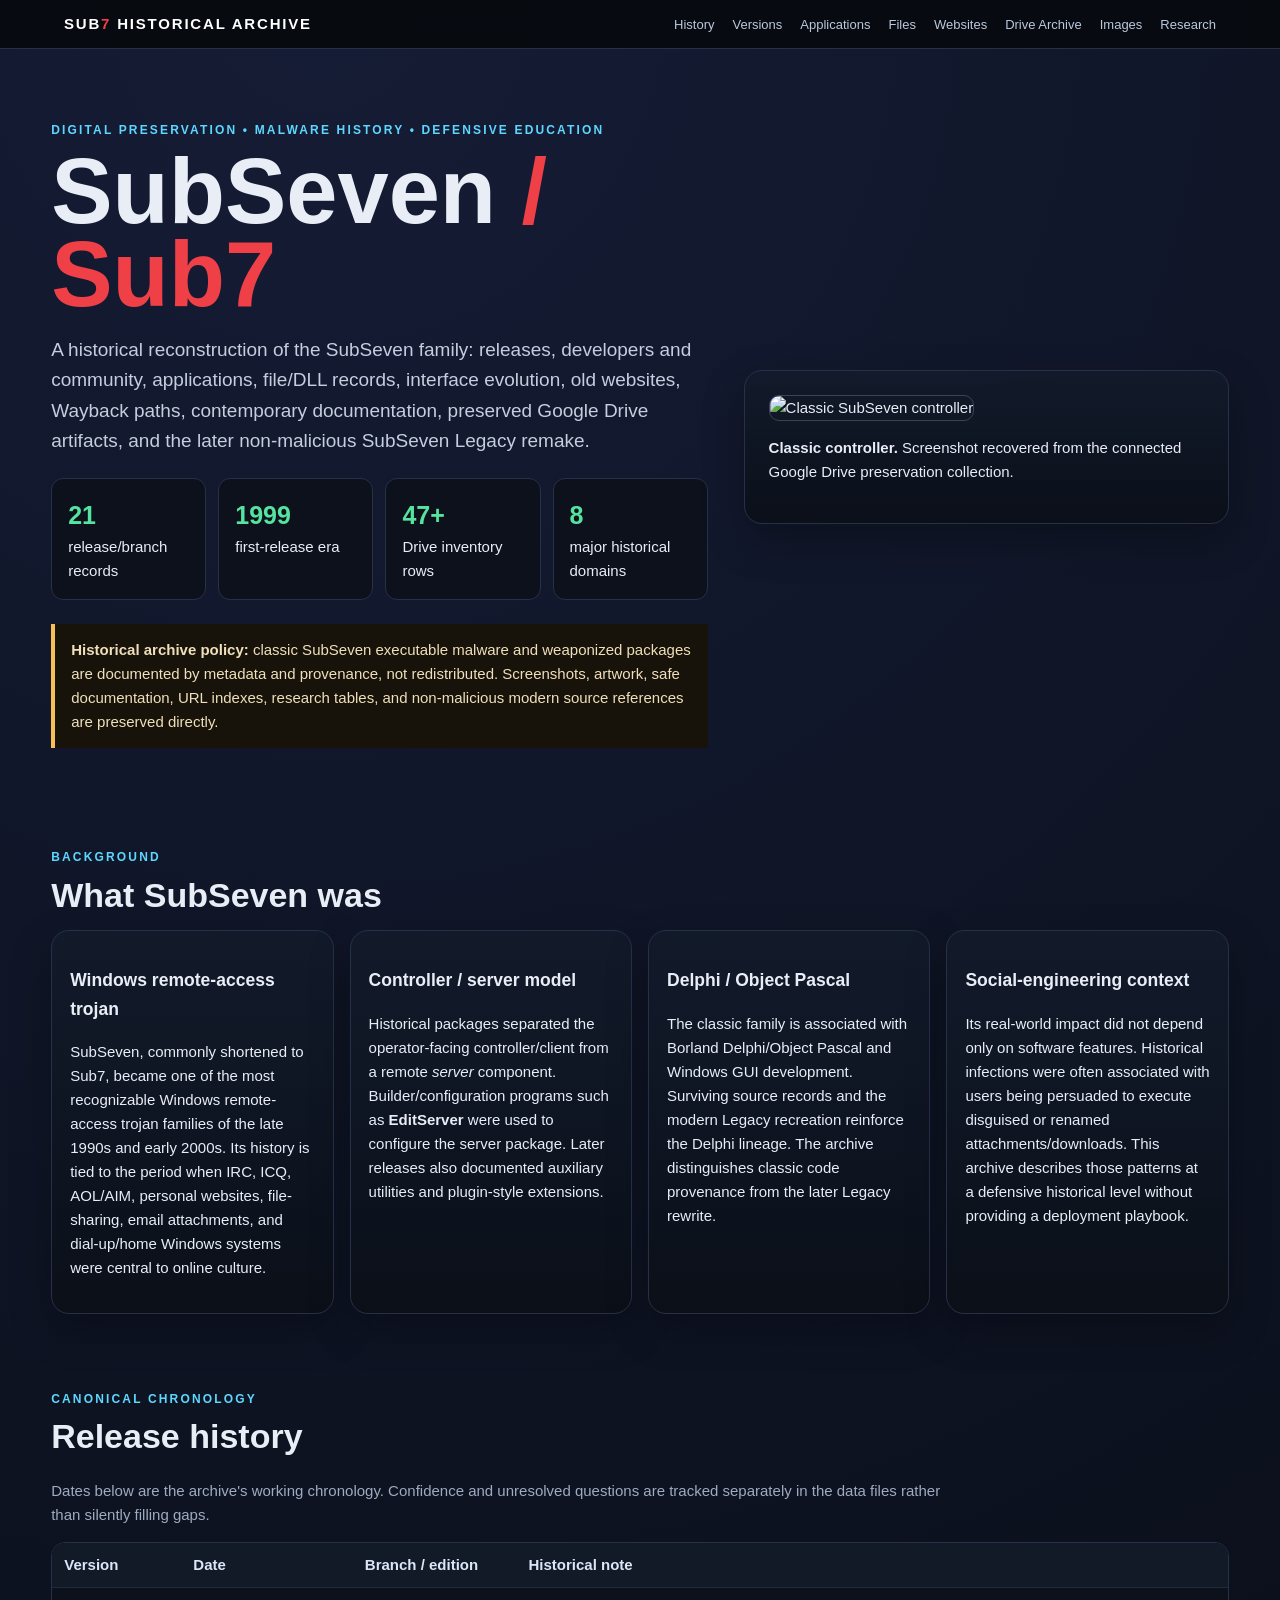
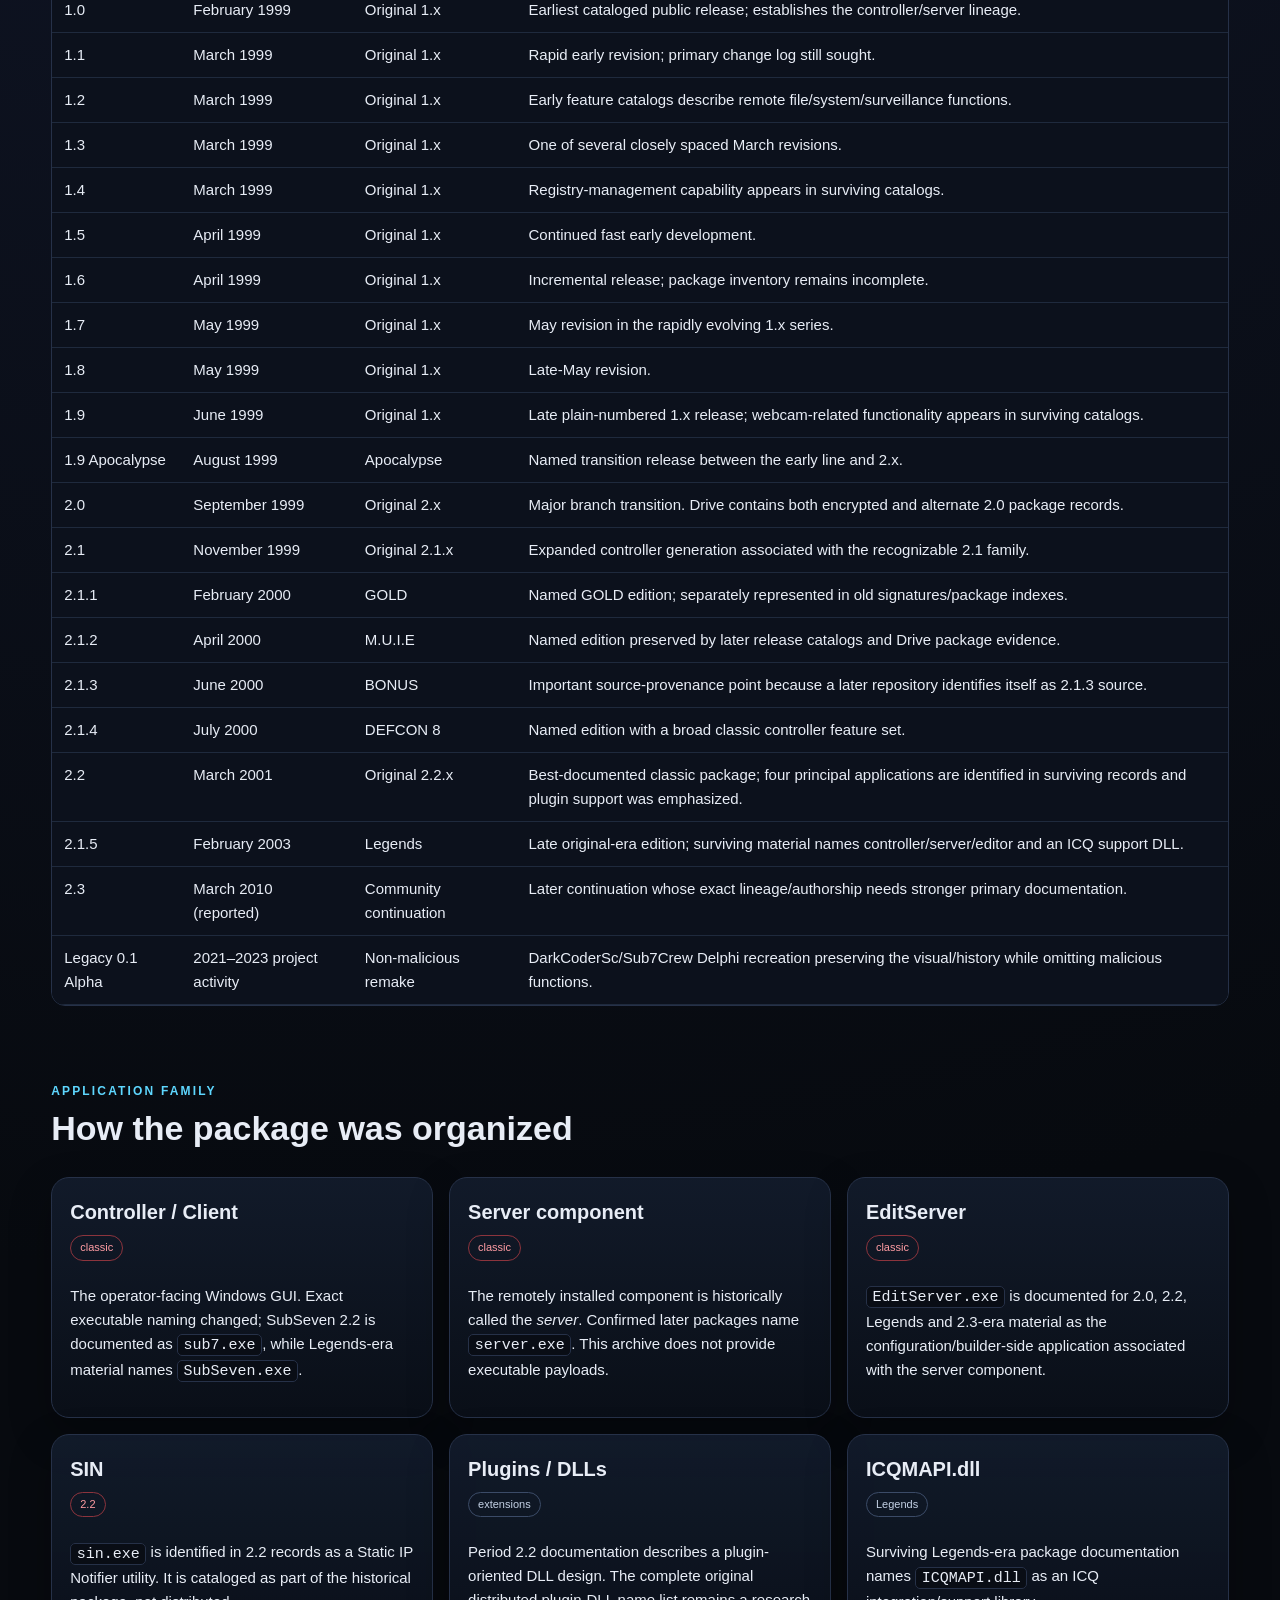
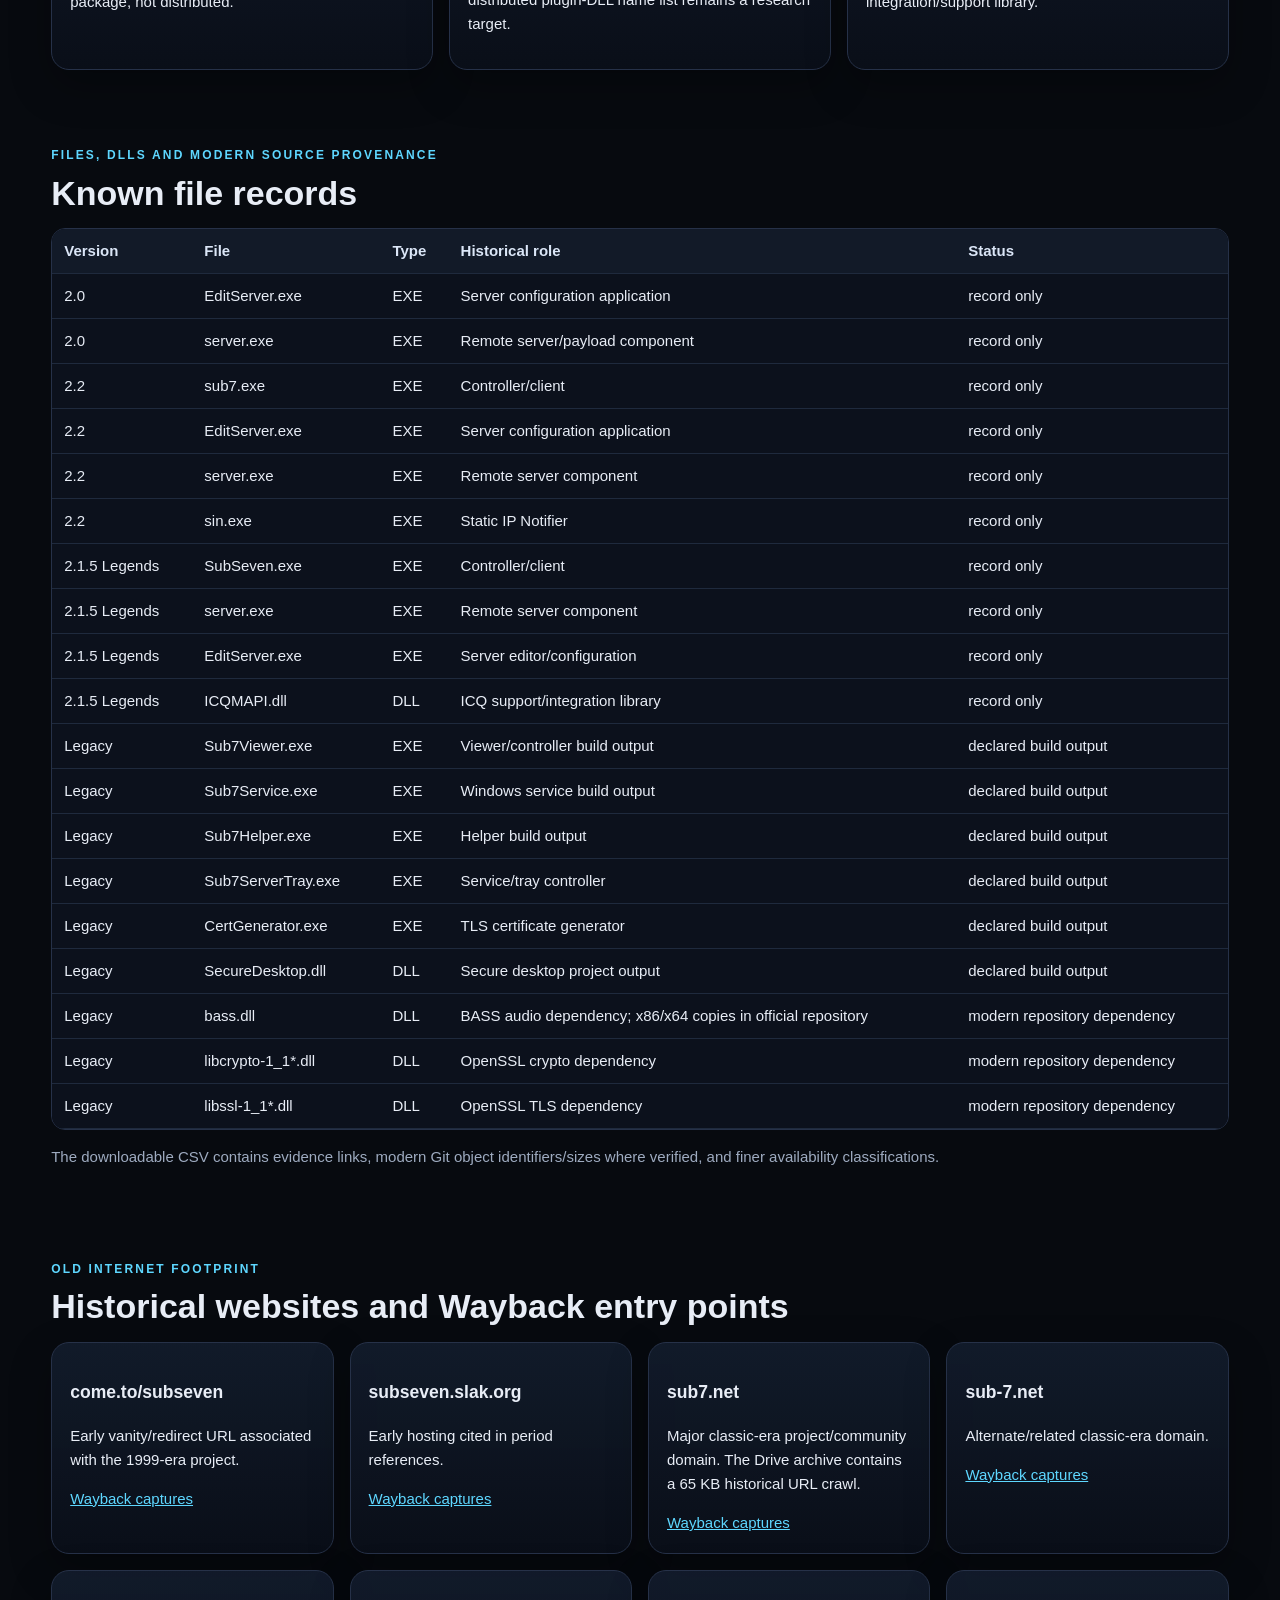
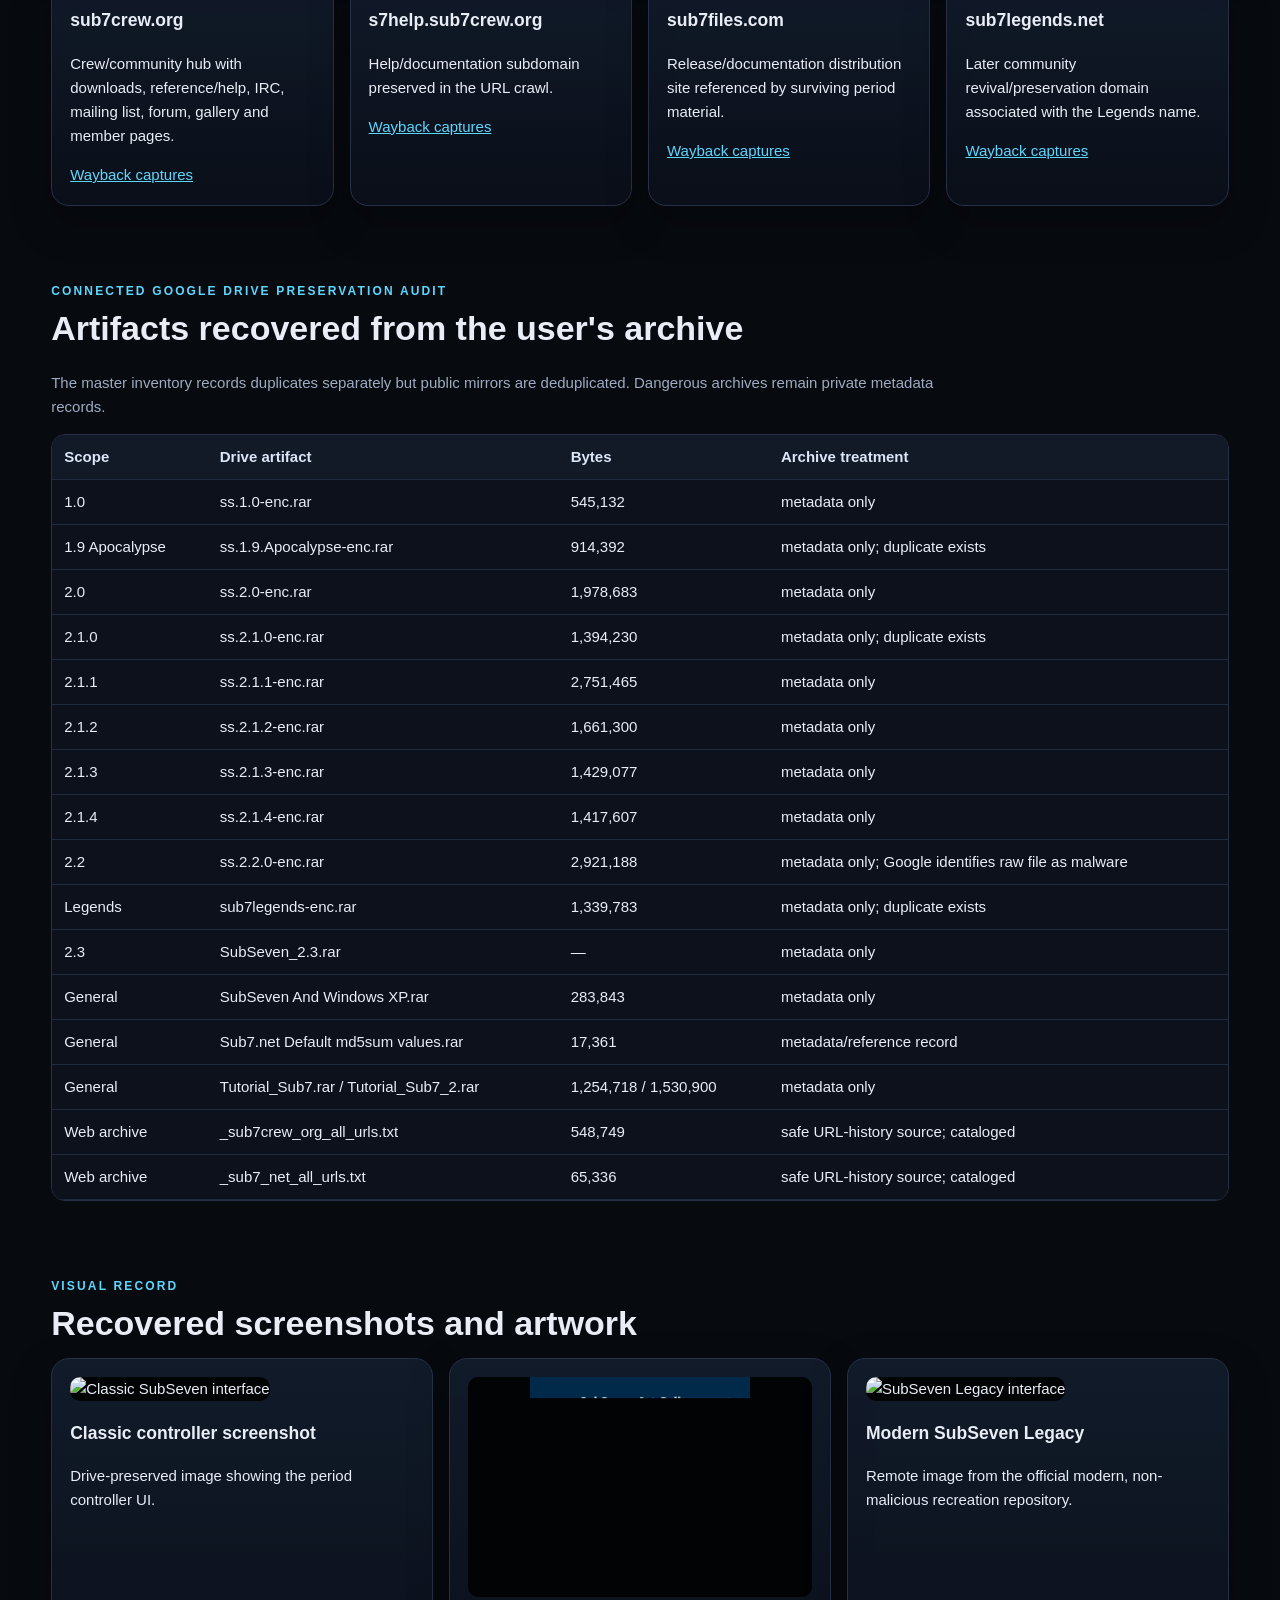
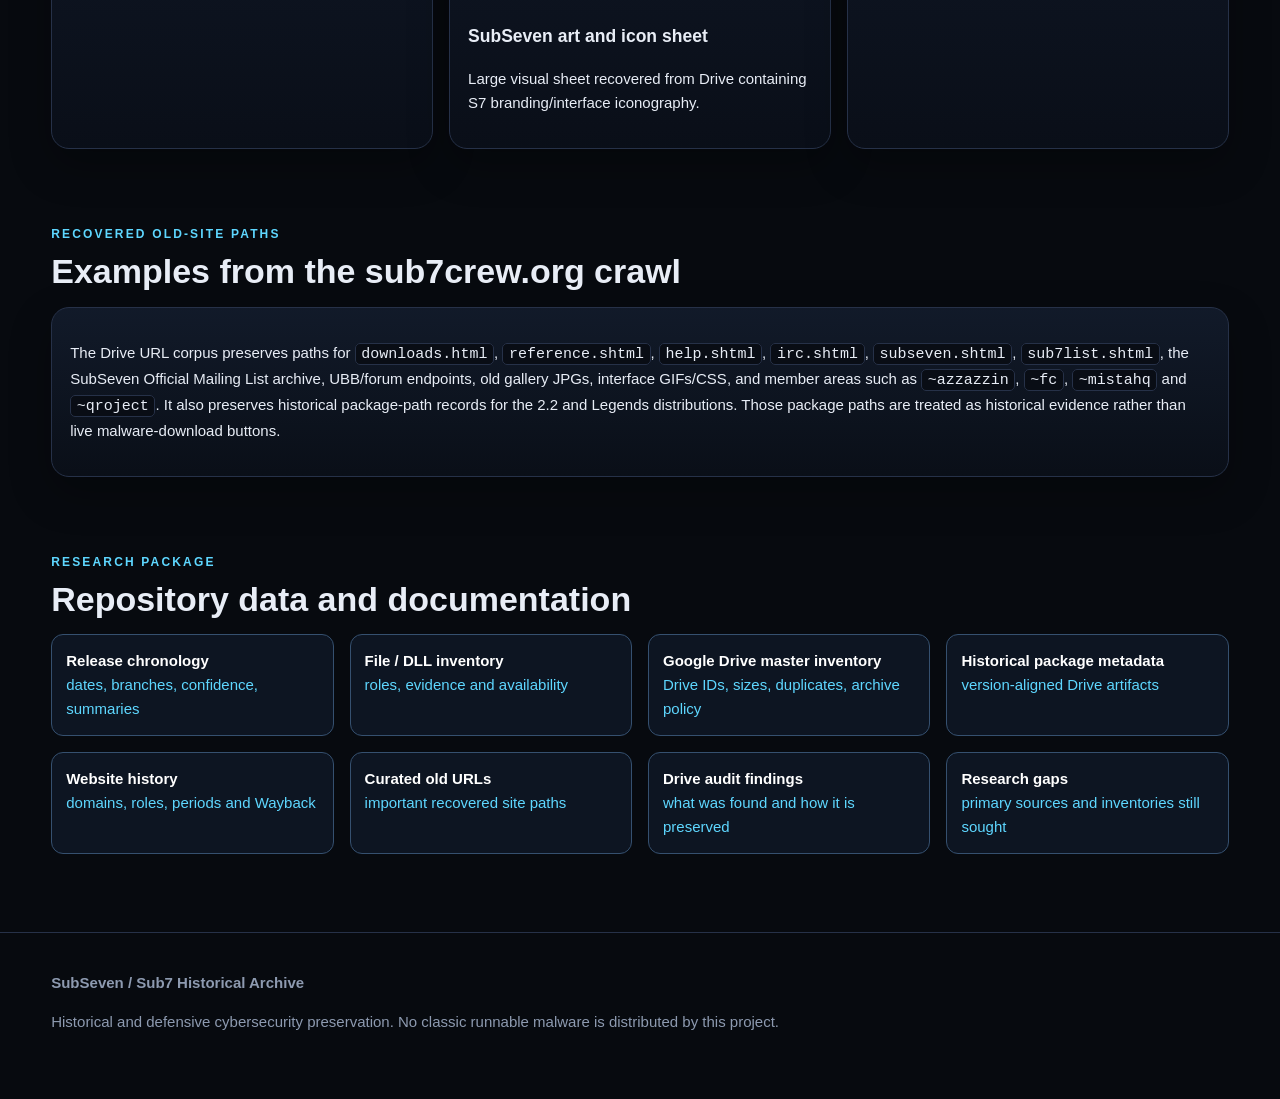
==== index.html @ 55d04fbf "Add polished visual SubSeven historical website" ====
<!doctype html>
<html lang="en">
<head>
<meta charset="utf-8">
<meta name="viewport" content="width=device-width,initial-scale=1">
<title>SubSeven / Sub7 Historical Archive</title>
<link rel="stylesheet" href="assets/styles.css">
</head>
<body>
<header class="top"><a class="brand" href="#top">SUB<b>7</b> HISTORICAL ARCHIVE</a><nav><a href="#history">History</a><a href="#versions">Versions</a><a href="#architecture">Applications</a><a href="#files">Files</a><a href="#web">Websites</a><a href="#drive">Drive Archive</a><a href="#images">Images</a><a href="#research">Research</a></nav></header>
<main class="wrap" id="top">
<section class="hero"><div><div class="kicker">Digital preservation • malware history • defensive education</div><h1>SubSeven <span>/ Sub7</span></h1><p class="lede">A historical reconstruction of the SubSeven family: releases, developers and community, applications, file/DLL records, interface evolution, old websites, Wayback paths, contemporary documentation, preserved Google Drive artifacts, and the later non-malicious SubSeven Legacy remake.</p><div class="stats"><div class="stat"><strong>21</strong>release/branch records</div><div class="stat"><strong>1999</strong>first-release era</div><div class="stat"><strong>47+</strong>Drive inventory rows</div><div class="stat"><strong>8</strong>major historical domains</div></div><div class="notice"><b>Historical archive policy:</b> classic SubSeven executable malware and weaponized packages are documented by metadata and provenance, not redistributed. Screenshots, artwork, safe documentation, URL indexes, research tables, and non-malicious modern source references are preserved directly.</div></div><div class="hero-card"><img src="assets/images/classic-subseven-interface.jpg" alt="Classic SubSeven controller"><p><b>Classic controller.</b> Screenshot recovered from the connected Google Drive preservation collection.</p></div></section>

<section class="section" id="history"><div class="kicker">Background</div><h2>What SubSeven was</h2><div class="web-grid"><article class="panel"><h3>Windows remote-access trojan</h3><p>SubSeven, commonly shortened to Sub7, became one of the most recognizable Windows remote-access trojan families of the late 1990s and early 2000s. Its history is tied to the period when IRC, ICQ, AOL/AIM, personal websites, file-sharing, email attachments, and dial-up/home Windows systems were central to online culture.</p></article><article class="panel"><h3>Controller / server model</h3><p>Historical packages separated the operator-facing controller/client from a remote <em>server</em> component. Builder/configuration programs such as <b>EditServer</b> were used to configure the server package. Later releases also documented auxiliary utilities and plugin-style extensions.</p></article><article class="panel"><h3>Delphi / Object Pascal</h3><p>The classic family is associated with Borland Delphi/Object Pascal and Windows GUI development. Surviving source records and the modern Legacy recreation reinforce the Delphi lineage. The archive distinguishes classic code provenance from the later Legacy rewrite.</p></article><article class="panel"><h3>Social-engineering context</h3><p>Its real-world impact did not depend only on software features. Historical infections were often associated with users being persuaded to execute disguised or renamed attachments/downloads. This archive describes those patterns at a defensive historical level without providing a deployment playbook.</p></article></div></section>

<section class="section" id="versions"><div class="kicker">Canonical chronology</div><h2>Release history</h2><p class="section-intro">Dates below are the archive's working chronology. Confidence and unresolved questions are tracked separately in the data files rather than silently filling gaps.</p><div class="table-wrap"><table><thead><tr><th>Version</th><th>Date</th><th>Branch / edition</th><th>Historical note</th></tr></thead><tbody>
<tr><td>1.0</td><td>February 1999</td><td>Original 1.x</td><td>Earliest cataloged public release; establishes the controller/server lineage.</td></tr>
<tr><td>1.1</td><td>March 1999</td><td>Original 1.x</td><td>Rapid early revision; primary change log still sought.</td></tr>
<tr><td>1.2</td><td>March 1999</td><td>Original 1.x</td><td>Early feature catalogs describe remote file/system/surveillance functions.</td></tr>
<tr><td>1.3</td><td>March 1999</td><td>Original 1.x</td><td>One of several closely spaced March revisions.</td></tr>
<tr><td>1.4</td><td>March 1999</td><td>Original 1.x</td><td>Registry-management capability appears in surviving catalogs.</td></tr>
<tr><td>1.5</td><td>April 1999</td><td>Original 1.x</td><td>Continued fast early development.</td></tr>
<tr><td>1.6</td><td>April 1999</td><td>Original 1.x</td><td>Incremental release; package inventory remains incomplete.</td></tr>
<tr><td>1.7</td><td>May 1999</td><td>Original 1.x</td><td>May revision in the rapidly evolving 1.x series.</td></tr>
<tr><td>1.8</td><td>May 1999</td><td>Original 1.x</td><td>Late-May revision.</td></tr>
<tr><td>1.9</td><td>June 1999</td><td>Original 1.x</td><td>Late plain-numbered 1.x release; webcam-related functionality appears in surviving catalogs.</td></tr>
<tr><td>1.9 Apocalypse</td><td>August 1999</td><td>Apocalypse</td><td>Named transition release between the early line and 2.x.</td></tr>
<tr><td>2.0</td><td>September 1999</td><td>Original 2.x</td><td>Major branch transition. Drive contains both encrypted and alternate 2.0 package records.</td></tr>
<tr><td>2.1</td><td>November 1999</td><td>Original 2.1.x</td><td>Expanded controller generation associated with the recognizable 2.1 family.</td></tr>
<tr><td>2.1.1</td><td>February 2000</td><td>GOLD</td><td>Named GOLD edition; separately represented in old signatures/package indexes.</td></tr>
<tr><td>2.1.2</td><td>April 2000</td><td>M.U.I.E</td><td>Named edition preserved by later release catalogs and Drive package evidence.</td></tr>
<tr><td>2.1.3</td><td>June 2000</td><td>BONUS</td><td>Important source-provenance point because a later repository identifies itself as 2.1.3 source.</td></tr>
<tr><td>2.1.4</td><td>July 2000</td><td>DEFCON 8</td><td>Named edition with a broad classic controller feature set.</td></tr>
<tr><td>2.2</td><td>March 2001</td><td>Original 2.2.x</td><td>Best-documented classic package; four principal applications are identified in surviving records and plugin support was emphasized.</td></tr>
<tr><td>2.1.5</td><td>February 2003</td><td>Legends</td><td>Late original-era edition; surviving material names controller/server/editor and an ICQ support DLL.</td></tr>
<tr><td>2.3</td><td>March 2010 (reported)</td><td>Community continuation</td><td>Later continuation whose exact lineage/authorship needs stronger primary documentation.</td></tr>
<tr><td>Legacy 0.1 Alpha</td><td>2021–2023 project activity</td><td>Non-malicious remake</td><td>DarkCoderSc/Sub7Crew Delphi recreation preserving the visual/history while omitting malicious functions.</td></tr>
</tbody></table></div></section>

<section class="section" id="architecture"><div class="kicker">Application family</div><h2>How the package was organized</h2><div class="release-grid"><article class="release-card"><h3>Controller / Client</h3><span class="pill red">classic</span><p>The operator-facing Windows GUI. Exact executable naming changed; SubSeven 2.2 is documented as <code>sub7.exe</code>, while Legends-era material names <code>SubSeven.exe</code>.</p></article><article class="release-card"><h3>Server component</h3><span class="pill red">classic</span><p>The remotely installed component is historically called the <em>server</em>. Confirmed later packages name <code>server.exe</code>. This archive does not provide executable payloads.</p></article><article class="release-card"><h3>EditServer</h3><span class="pill red">classic</span><p><code>EditServer.exe</code> is documented for 2.0, 2.2, Legends and 2.3-era material as the configuration/builder-side application associated with the server component.</p></article><article class="release-card"><h3>SIN</h3><span class="pill red">2.2</span><p><code>sin.exe</code> is identified in 2.2 records as a Static IP Notifier utility. It is cataloged as part of the historical package, not distributed.</p></article><article class="release-card"><h3>Plugins / DLLs</h3><span class="pill">extensions</span><p>Period 2.2 documentation describes a plugin-oriented DLL design. The complete original distributed plugin-DLL name list remains a research target.</p></article><article class="release-card"><h3>ICQMAPI.dll</h3><span class="pill">Legends</span><p>Surviving Legends-era package documentation names <code>ICQMAPI.dll</code> as an ICQ integration/support library.</p></article></div></section>

<section class="section" id="files"><div class="kicker">Files, DLLs and modern source provenance</div><h2>Known file records</h2><div class="table-wrap"><table><thead><tr><th>Version</th><th>File</th><th>Type</th><th>Historical role</th><th>Status</th></tr></thead><tbody>
<tr><td>2.0</td><td>EditServer.exe</td><td>EXE</td><td>Server configuration application</td><td>record only</td></tr><tr><td>2.0</td><td>server.exe</td><td>EXE</td><td>Remote server/payload component</td><td>record only</td></tr>
<tr><td>2.2</td><td>sub7.exe</td><td>EXE</td><td>Controller/client</td><td>record only</td></tr><tr><td>2.2</td><td>EditServer.exe</td><td>EXE</td><td>Server configuration application</td><td>record only</td></tr><tr><td>2.2</td><td>server.exe</td><td>EXE</td><td>Remote server component</td><td>record only</td></tr><tr><td>2.2</td><td>sin.exe</td><td>EXE</td><td>Static IP Notifier</td><td>record only</td></tr>
<tr><td>2.1.5 Legends</td><td>SubSeven.exe</td><td>EXE</td><td>Controller/client</td><td>record only</td></tr><tr><td>2.1.5 Legends</td><td>server.exe</td><td>EXE</td><td>Remote server component</td><td>record only</td></tr><tr><td>2.1.5 Legends</td><td>EditServer.exe</td><td>EXE</td><td>Server editor/configuration</td><td>record only</td></tr><tr><td>2.1.5 Legends</td><td>ICQMAPI.dll</td><td>DLL</td><td>ICQ support/integration library</td><td>record only</td></tr>
<tr><td>Legacy</td><td>Sub7Viewer.exe</td><td>EXE</td><td>Viewer/controller build output</td><td>declared build output</td></tr><tr><td>Legacy</td><td>Sub7Service.exe</td><td>EXE</td><td>Windows service build output</td><td>declared build output</td></tr><tr><td>Legacy</td><td>Sub7Helper.exe</td><td>EXE</td><td>Helper build output</td><td>declared build output</td></tr><tr><td>Legacy</td><td>Sub7ServerTray.exe</td><td>EXE</td><td>Service/tray controller</td><td>declared build output</td></tr><tr><td>Legacy</td><td>CertGenerator.exe</td><td>EXE</td><td>TLS certificate generator</td><td>declared build output</td></tr><tr><td>Legacy</td><td>SecureDesktop.dll</td><td>DLL</td><td>Secure desktop project output</td><td>declared build output</td></tr>
<tr><td>Legacy</td><td>bass.dll</td><td>DLL</td><td>BASS audio dependency; x86/x64 copies in official repository</td><td>modern repository dependency</td></tr><tr><td>Legacy</td><td>libcrypto-1_1*.dll</td><td>DLL</td><td>OpenSSL crypto dependency</td><td>modern repository dependency</td></tr><tr><td>Legacy</td><td>libssl-1_1*.dll</td><td>DLL</td><td>OpenSSL TLS dependency</td><td>modern repository dependency</td></tr>
</tbody></table></div><p class="section-intro">The downloadable CSV contains evidence links, modern Git object identifiers/sizes where verified, and finer availability classifications.</p></section>

<section class="section" id="web"><div class="kicker">Old internet footprint</div><h2>Historical websites and Wayback entry points</h2><div class="web-grid"><article class="web-card"><h3>come.to/subseven</h3><p>Early vanity/redirect URL associated with the 1999-era project.</p><a href="https://web.archive.org/web/*/http://come.to/subseven">Wayback captures</a></article><article class="web-card"><h3>subseven.slak.org</h3><p>Early hosting cited in period references.</p><a href="https://web.archive.org/web/*/http://subseven.slak.org/">Wayback captures</a></article><article class="web-card"><h3>sub7.net</h3><p>Major classic-era project/community domain. The Drive archive contains a 65 KB historical URL crawl.</p><a href="https://web.archive.org/web/*/http://sub7.net/">Wayback captures</a></article><article class="web-card"><h3>sub-7.net</h3><p>Alternate/related classic-era domain.</p><a href="https://web.archive.org/web/*/http://sub-7.net/">Wayback captures</a></article><article class="web-card"><h3>sub7crew.org</h3><p>Crew/community hub with downloads, reference/help, IRC, mailing list, forum, gallery and member pages.</p><a href="https://web.archive.org/web/*/http://sub7crew.org/">Wayback captures</a></article><article class="web-card"><h3>s7help.sub7crew.org</h3><p>Help/documentation subdomain preserved in the URL crawl.</p><a href="https://web.archive.org/web/*/http://s7help.sub7crew.org/">Wayback captures</a></article><article class="web-card"><h3>sub7files.com</h3><p>Release/documentation distribution site referenced by surviving period material.</p><a href="https://web.archive.org/web/*/http://sub7files.com/">Wayback captures</a></article><article class="web-card"><h3>sub7legends.net</h3><p>Later community revival/preservation domain associated with the Legends name.</p><a href="https://web.archive.org/web/*/http://sub7legends.net/">Wayback captures</a></article></div></section>

<section class="section" id="drive"><div class="kicker">Connected Google Drive preservation audit</div><h2>Artifacts recovered from the user's archive</h2><p class="section-intro">The master inventory records duplicates separately but public mirrors are deduplicated. Dangerous archives remain private metadata records.</p><div class="table-wrap"><table><thead><tr><th>Scope</th><th>Drive artifact</th><th>Bytes</th><th>Archive treatment</th></tr></thead><tbody>
<tr><td>1.0</td><td>ss.1.0-enc.rar</td><td>545,132</td><td>metadata only</td></tr><tr><td>1.9 Apocalypse</td><td>ss.1.9.Apocalypse-enc.rar</td><td>914,392</td><td>metadata only; duplicate exists</td></tr><tr><td>2.0</td><td>ss.2.0-enc.rar</td><td>1,978,683</td><td>metadata only</td></tr><tr><td>2.1.0</td><td>ss.2.1.0-enc.rar</td><td>1,394,230</td><td>metadata only; duplicate exists</td></tr><tr><td>2.1.1</td><td>ss.2.1.1-enc.rar</td><td>2,751,465</td><td>metadata only</td></tr><tr><td>2.1.2</td><td>ss.2.1.2-enc.rar</td><td>1,661,300</td><td>metadata only</td></tr><tr><td>2.1.3</td><td>ss.2.1.3-enc.rar</td><td>1,429,077</td><td>metadata only</td></tr><tr><td>2.1.4</td><td>ss.2.1.4-enc.rar</td><td>1,417,607</td><td>metadata only</td></tr><tr><td>2.2</td><td>ss.2.2.0-enc.rar</td><td>2,921,188</td><td>metadata only; Google identifies raw file as malware</td></tr><tr><td>Legends</td><td>sub7legends-enc.rar</td><td>1,339,783</td><td>metadata only; duplicate exists</td></tr><tr><td>2.3</td><td>SubSeven_2.3.rar</td><td>—</td><td>metadata only</td></tr><tr><td>General</td><td>SubSeven And Windows XP.rar</td><td>283,843</td><td>metadata only</td></tr><tr><td>General</td><td>Sub7.net Default md5sum values.rar</td><td>17,361</td><td>metadata/reference record</td></tr><tr><td>General</td><td>Tutorial_Sub7.rar / Tutorial_Sub7_2.rar</td><td>1,254,718 / 1,530,900</td><td>metadata only</td></tr><tr><td>Web archive</td><td>_sub7crew_org_all_urls.txt</td><td>548,749</td><td>safe URL-history source; cataloged</td></tr><tr><td>Web archive</td><td>_sub7_net_all_urls.txt</td><td>65,336</td><td>safe URL-history source; cataloged</td></tr>
</tbody></table></div></section>

<section class="section" id="images"><div class="kicker">Visual record</div><h2>Recovered screenshots and artwork</h2><div class="image-grid"><article class="img-card"><img src="assets/images/classic-subseven-interface.jpg" alt="Classic SubSeven interface"><h3>Classic controller screenshot</h3><p>Drive-preserved image showing the period controller UI.</p></article><article class="img-card"><img src="assets/images/subseven-art-gallery.png" alt="SubSeven artwork and icons"><h3>SubSeven art and icon sheet</h3><p>Large visual sheet recovered from Drive containing S7 branding/interface iconography.</p></article><article class="img-card"><img src="https://raw.githubusercontent.com/DarkCoderSc/SubSeven/main/Assets/screenshots/main.png" alt="SubSeven Legacy interface"><h3>Modern SubSeven Legacy</h3><p>Remote image from the official modern, non-malicious recreation repository.</p></article></div></section>

<section class="section"><div class="kicker">Recovered old-site paths</div><h2>Examples from the sub7crew.org crawl</h2><div class="panel"><p>The Drive URL corpus preserves paths for <code>downloads.html</code>, <code>reference.shtml</code>, <code>help.shtml</code>, <code>irc.shtml</code>, <code>subseven.shtml</code>, <code>sub7list.shtml</code>, the SubSeven Official Mailing List archive, UBB/forum endpoints, old gallery JPGs, interface GIFs/CSS, and member areas such as <code>~azzazzin</code>, <code>~fc</code>, <code>~mistahq</code> and <code>~qroject</code>. It also preserves historical package-path records for the 2.2 and Legends distributions. Those package paths are treated as historical evidence rather than live malware-download buttons.</p></div></section>

<section class="section" id="research"><div class="kicker">Research package</div><h2>Repository data and documentation</h2><div class="data-grid"><a class="download" href="data/releases.csv"><strong>Release chronology</strong><span>dates, branches, confidence, summaries</span></a><a class="download" href="data/file-inventory.csv"><strong>File / DLL inventory</strong><span>roles, evidence and availability</span></a><a class="download" href="data/google-drive-master-inventory.csv"><strong>Google Drive master inventory</strong><span>Drive IDs, sizes, duplicates, archive policy</span></a><a class="download" href="data/drive-historical-packages.csv"><strong>Historical package metadata</strong><span>version-aligned Drive artifacts</span></a><a class="download" href="data/website-history.csv"><strong>Website history</strong><span>domains, roles, periods and Wayback</span></a><a class="download" href="data/curated-historical-urls.csv"><strong>Curated old URLs</strong><span>important recovered site paths</span></a><a class="download" href="docs/google-drive-findings.md"><strong>Drive audit findings</strong><span>what was found and how it is preserved</span></a><a class="download" href="docs/research-gaps.md"><strong>Research gaps</strong><span>primary sources and inventories still sought</span></a></div></section>
</main>
<footer class="footer"><div class="wrap"><b>SubSeven / Sub7 Historical Archive</b><p>Historical and defensive cybersecurity preservation. No classic runnable malware is distributed by this project.</p></div></footer>
</body></html>
---- assets/styles.css ----
:root{--bg:#070a0f;--panel:#0e1420;--panel2:#121b2b;--text:#e8edf6;--muted:#9eabc0;--red:#ef3f47;--purple:#7877ff;--cyan:#5ed7ff;--green:#55e39f;--line:#263148;--amber:#f6bf58}*{box-sizing:border-box}html{scroll-behavior:smooth}body{margin:0;background:radial-gradient(circle at 25% 0,#151c35 0,#070a0f 38%);color:var(--text);font:15px/1.6 Inter,Segoe UI,Arial,sans-serif}a{color:var(--cyan)}code{background:#090d15;border:1px solid var(--line);padding:.1rem .35rem;border-radius:5px}.top{position:sticky;top:0;z-index:5;background:rgba(7,10,15,.93);backdrop-filter:blur(12px);border-bottom:1px solid var(--line);display:flex;align-items:center;justify-content:space-between;padding:12px 5vw}.brand{font-weight:900;letter-spacing:.12em;color:white;text-decoration:none}.brand b{color:var(--red)}nav a{margin-left:18px;color:#bcc8db;text-decoration:none;font-size:13px}.wrap{width:min(1240px,92vw);margin:auto}.hero{padding:72px 0 38px;display:grid;grid-template-columns:1.15fr .85fr;gap:36px;align-items:center}.kicker{text-transform:uppercase;letter-spacing:.18em;color:var(--cyan);font-weight:800;font-size:12px}.hero h1{font-size:clamp(48px,8vw,92px);line-height:.9;margin:10px 0}.hero h1 span{color:var(--red)}.lede{font-size:19px;color:#c4cede;max-width:800px}.hero-card,.panel,.release-card,.web-card,.img-card{background:linear-gradient(180deg,rgba(18,27,43,.94),rgba(10,15,24,.96));border:1px solid var(--line);border-radius:18px;box-shadow:0 16px 42px rgba(0,0,0,.28)}.hero-card{padding:24px}.hero-card img{width:100%;border-radius:10px;border:1px solid #39445b}.stats{display:grid;grid-template-columns:repeat(4,1fr);gap:12px;margin:22px 0}.stat{padding:16px;border:1px solid var(--line);background:#0c111c;border-radius:12px}.stat strong{font-size:25px;display:block;color:var(--green)}.section{padding:38px 0}.section h2{font-size:34px;margin:0 0 8px}.section-intro{color:var(--muted);max-width:900px}.notice{border-left:4px solid var(--amber);background:#17130a;padding:14px 16px;margin:24px 0;color:#f0dfba}.release-grid{display:grid;grid-template-columns:repeat(auto-fit,minmax(290px,1fr));gap:16px;margin-top:22px}.release-card{padding:18px}.release-card h3{margin:0;font-size:20px}.pill{display:inline-block;border:1px solid #3b4b67;border-radius:99px;padding:3px 9px;font-size:11px;margin:7px 6px 8px 0;color:#c5d2e6}.pill.red{border-color:#8c343d;color:#ff9ca3}.pill.green{border-color:#286247;color:#7ff0b2}.release-card details{margin-top:9px;border-top:1px solid var(--line);padding-top:9px}.release-card ul{padding-left:19px}.release-card .links a{display:inline-block;margin:4px 8px 4px 0}.table-wrap{overflow:auto;border:1px solid var(--line);border-radius:14px}table{width:100%;border-collapse:collapse;background:#0c111c}th,td{padding:10px 12px;text-align:left;border-bottom:1px solid #1f2a3d;vertical-align:top}th{position:sticky;top:0;background:#121a28;color:#dbe6f7}.web-grid,.image-grid,.data-grid{display:grid;grid-template-columns:repeat(auto-fit,minmax(250px,1fr));gap:16px}.web-card,.img-card,.panel{padding:18px}.img-card img{width:100%;height:220px;object-fit:contain;background:#020305;border-radius:10px}.search{width:100%;padding:13px 14px;margin:10px 0 18px;background:#080c14;color:white;border:1px solid #34405a;border-radius:10px}.download{display:block;text-decoration:none;padding:14px;border:1px solid #35506f;border-radius:12px;background:#0d1522}.download strong{display:block;color:white}.footer{padding:38px 0 60px;color:#8d9ab0;border-top:1px solid var(--line);margin-top:40px}@media(max-width:800px){.hero{grid-template-columns:1fr}.stats{grid-template-columns:repeat(2,1fr)}nav{display:none}}
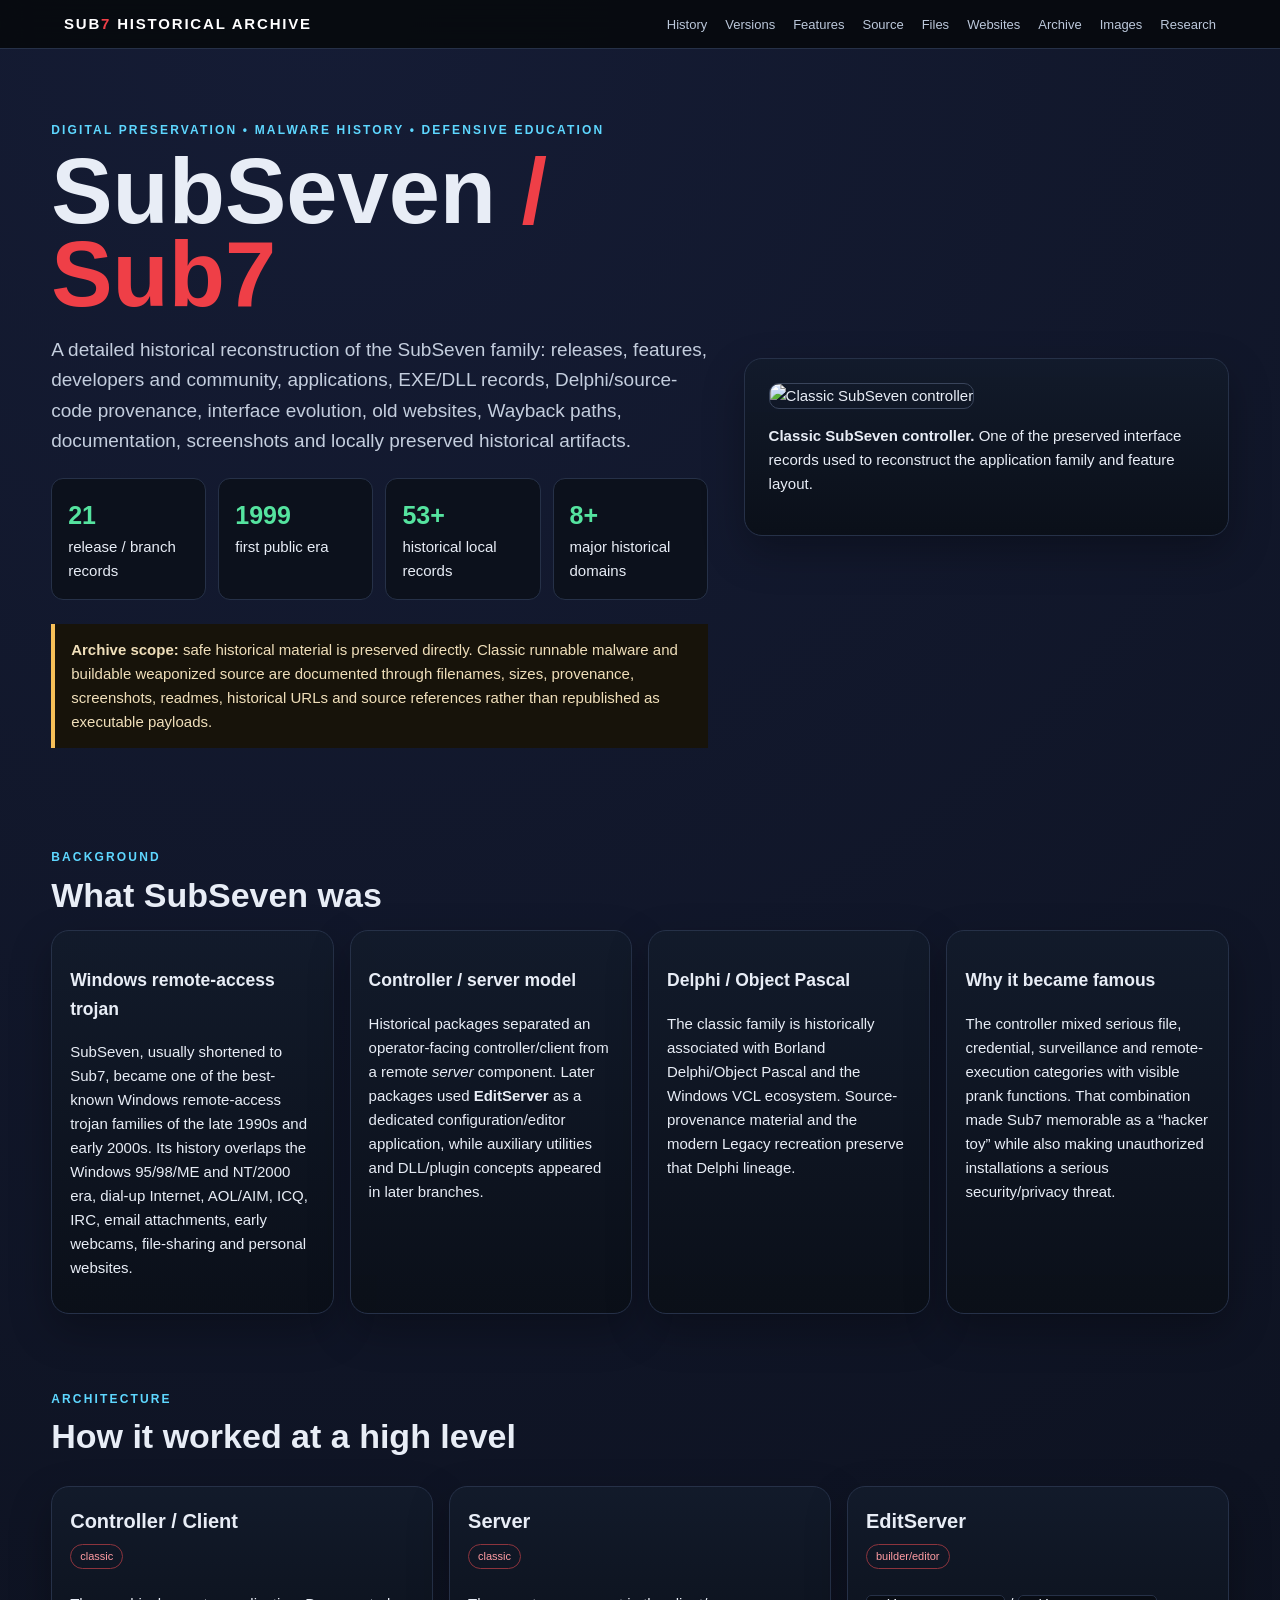
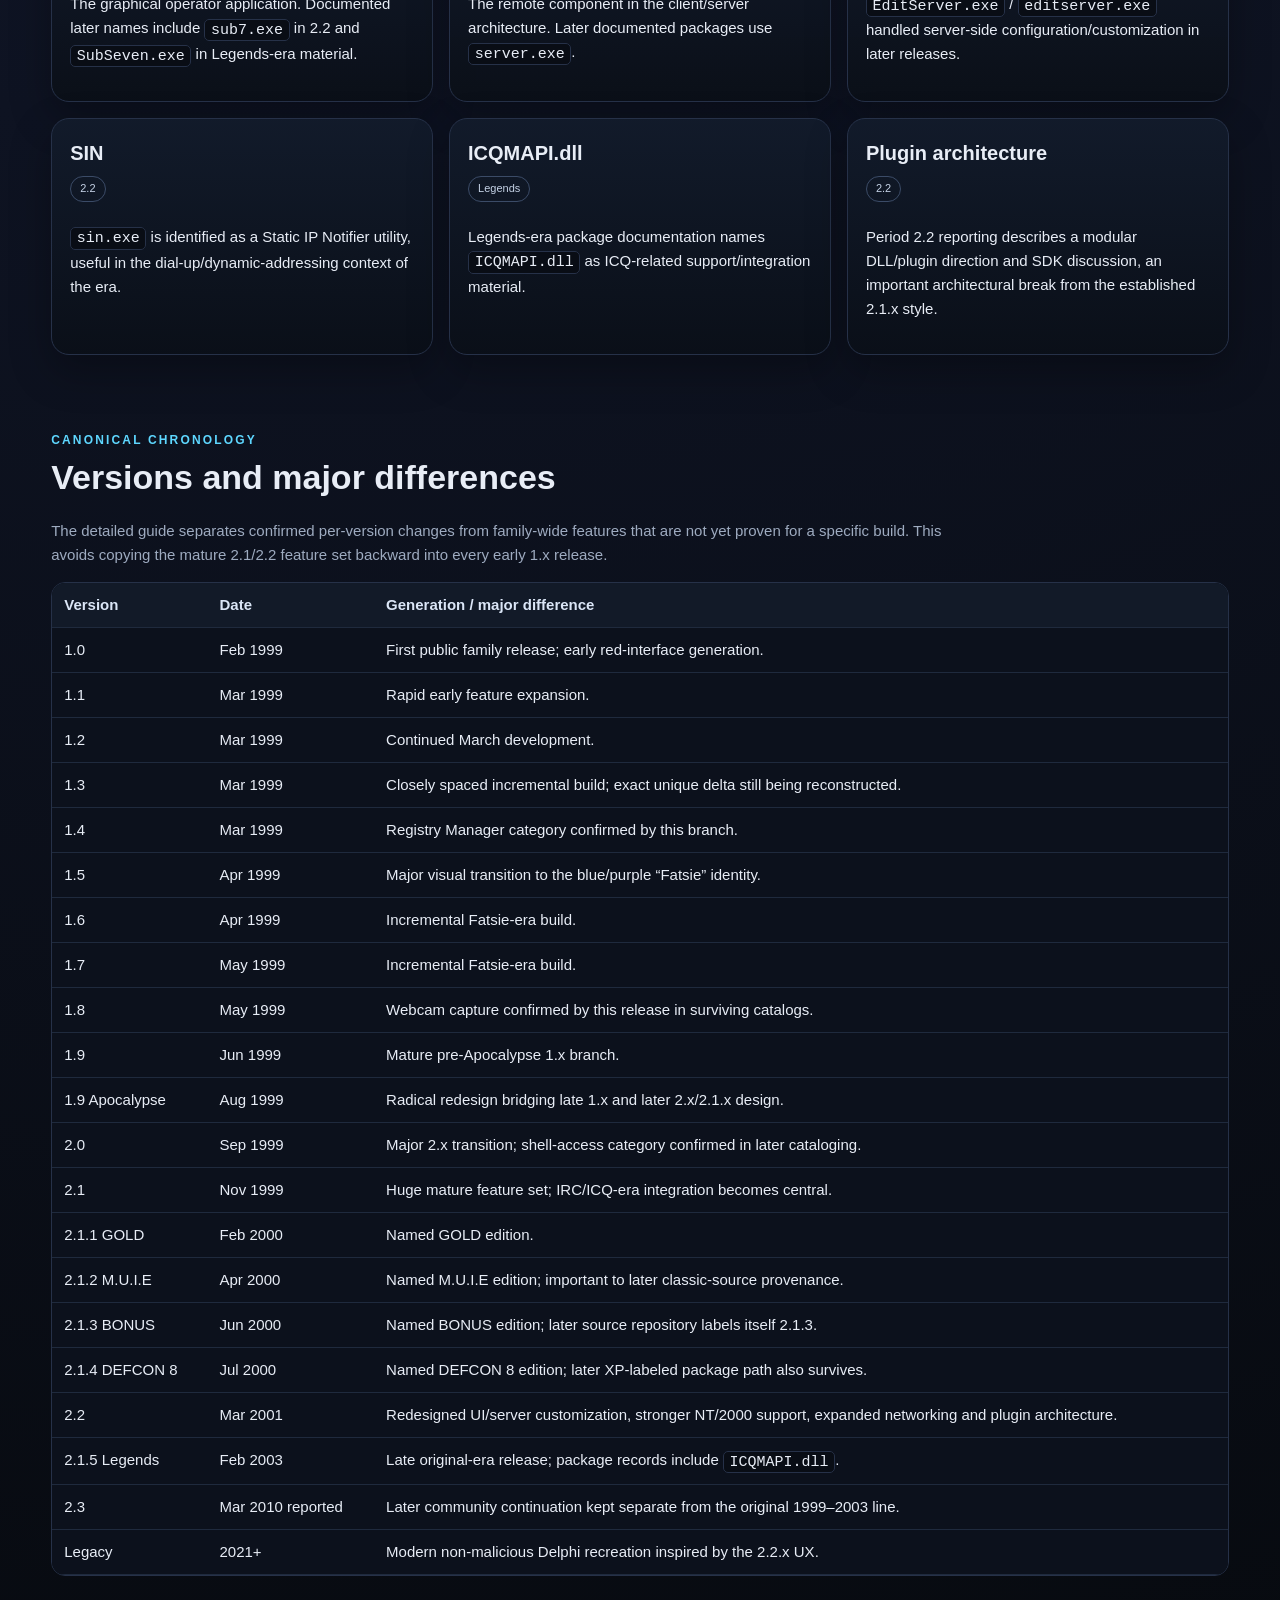
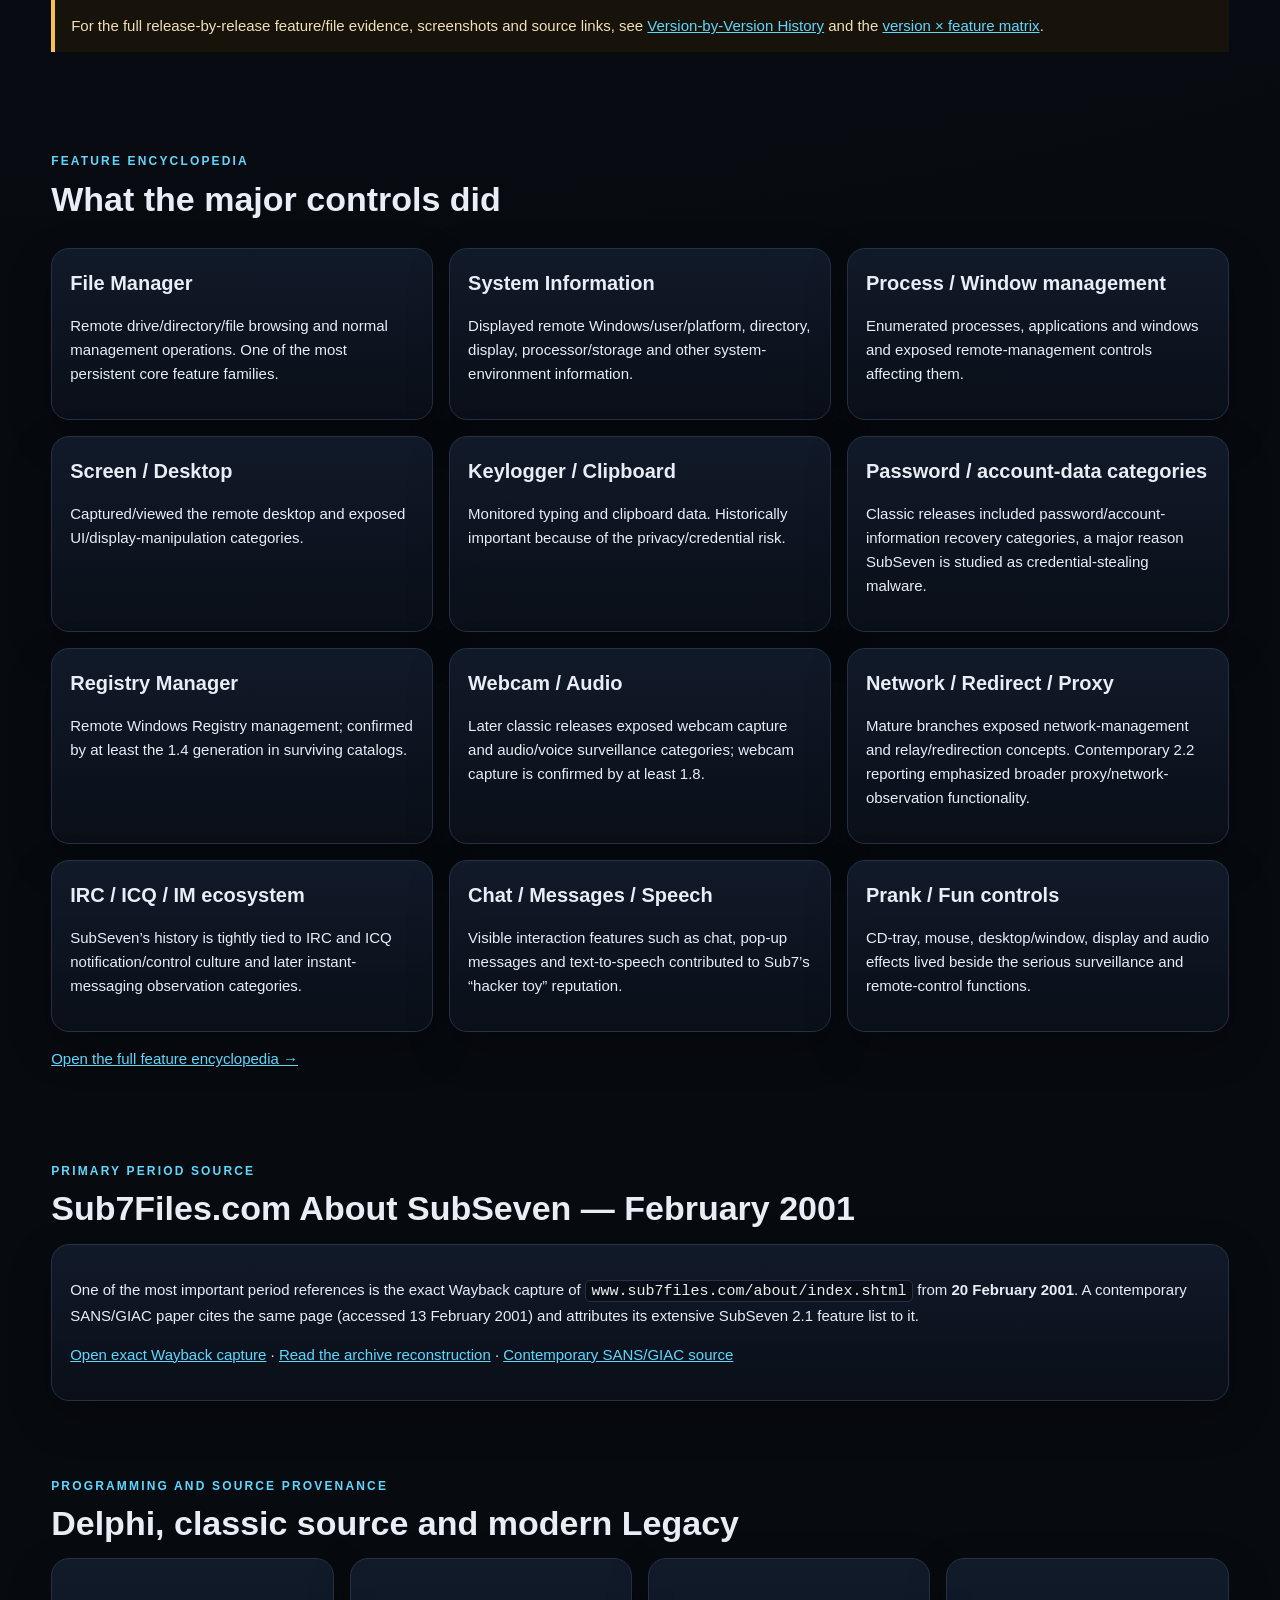
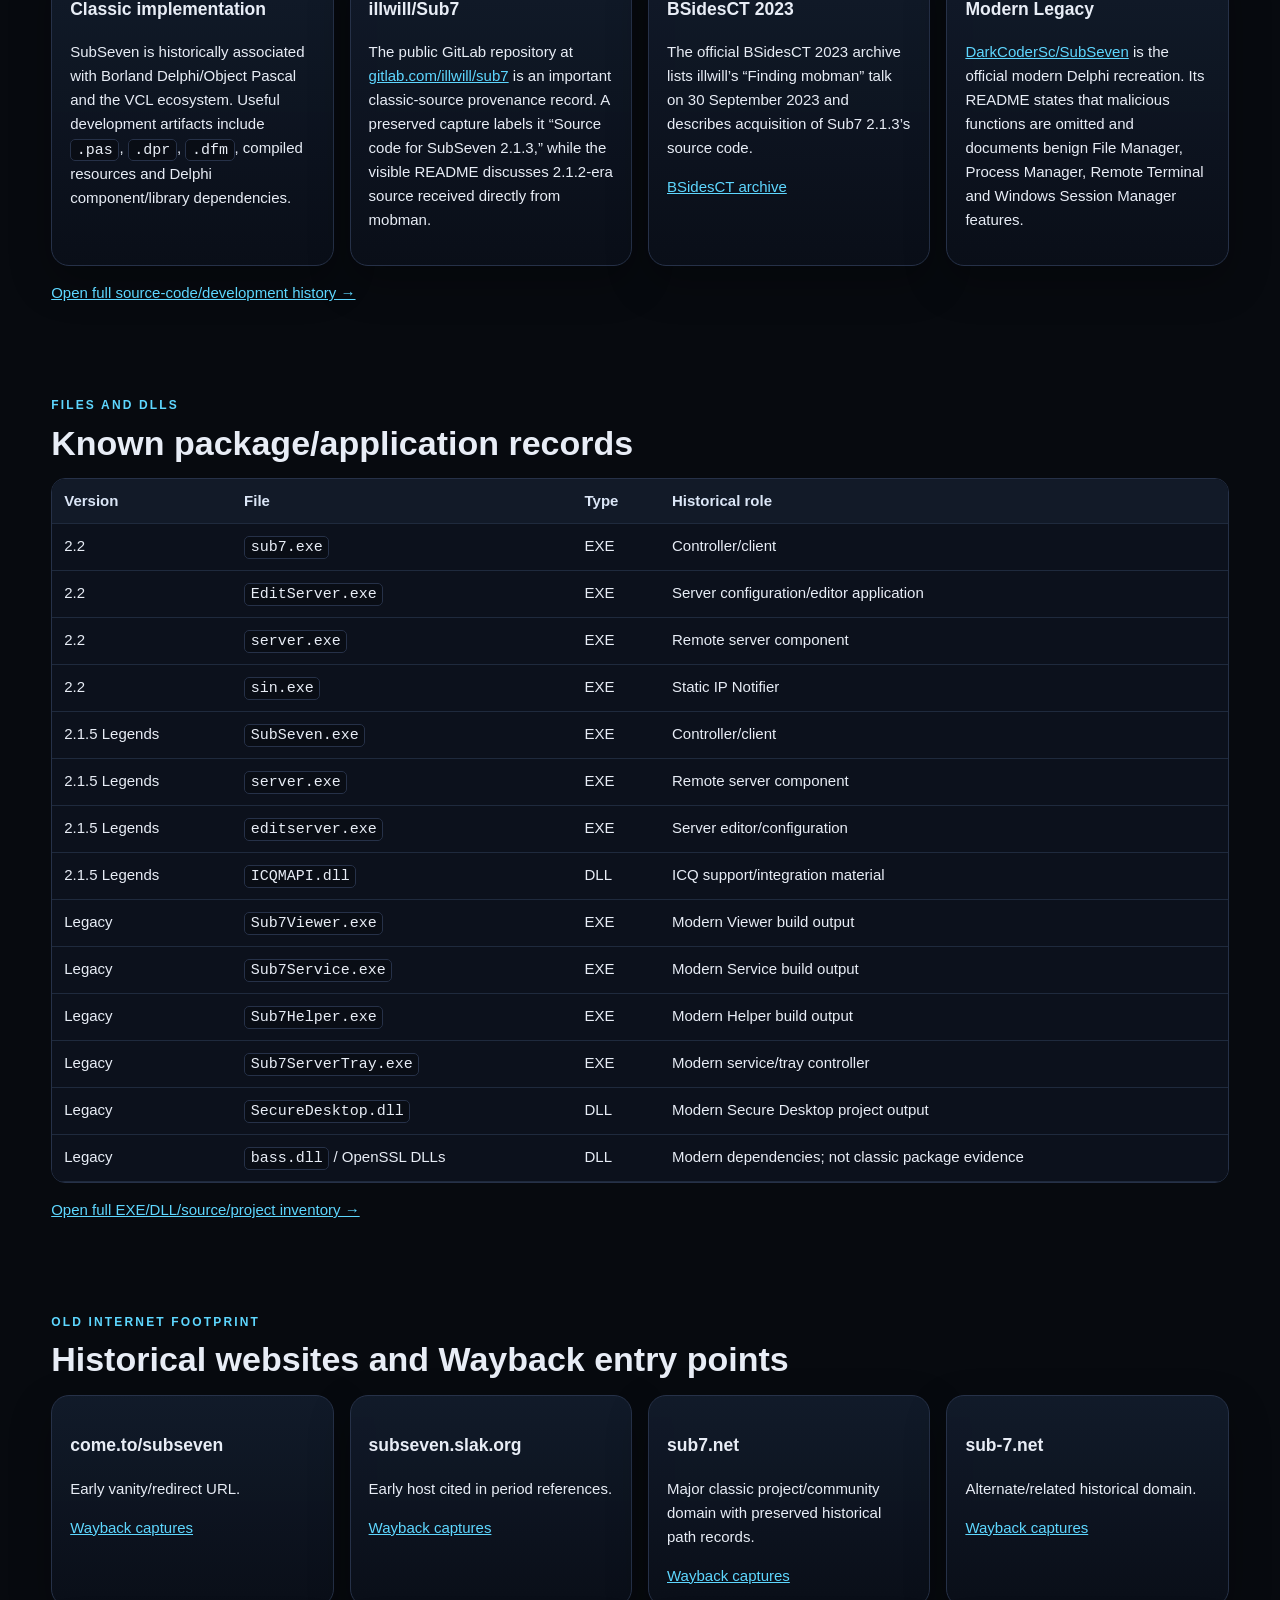
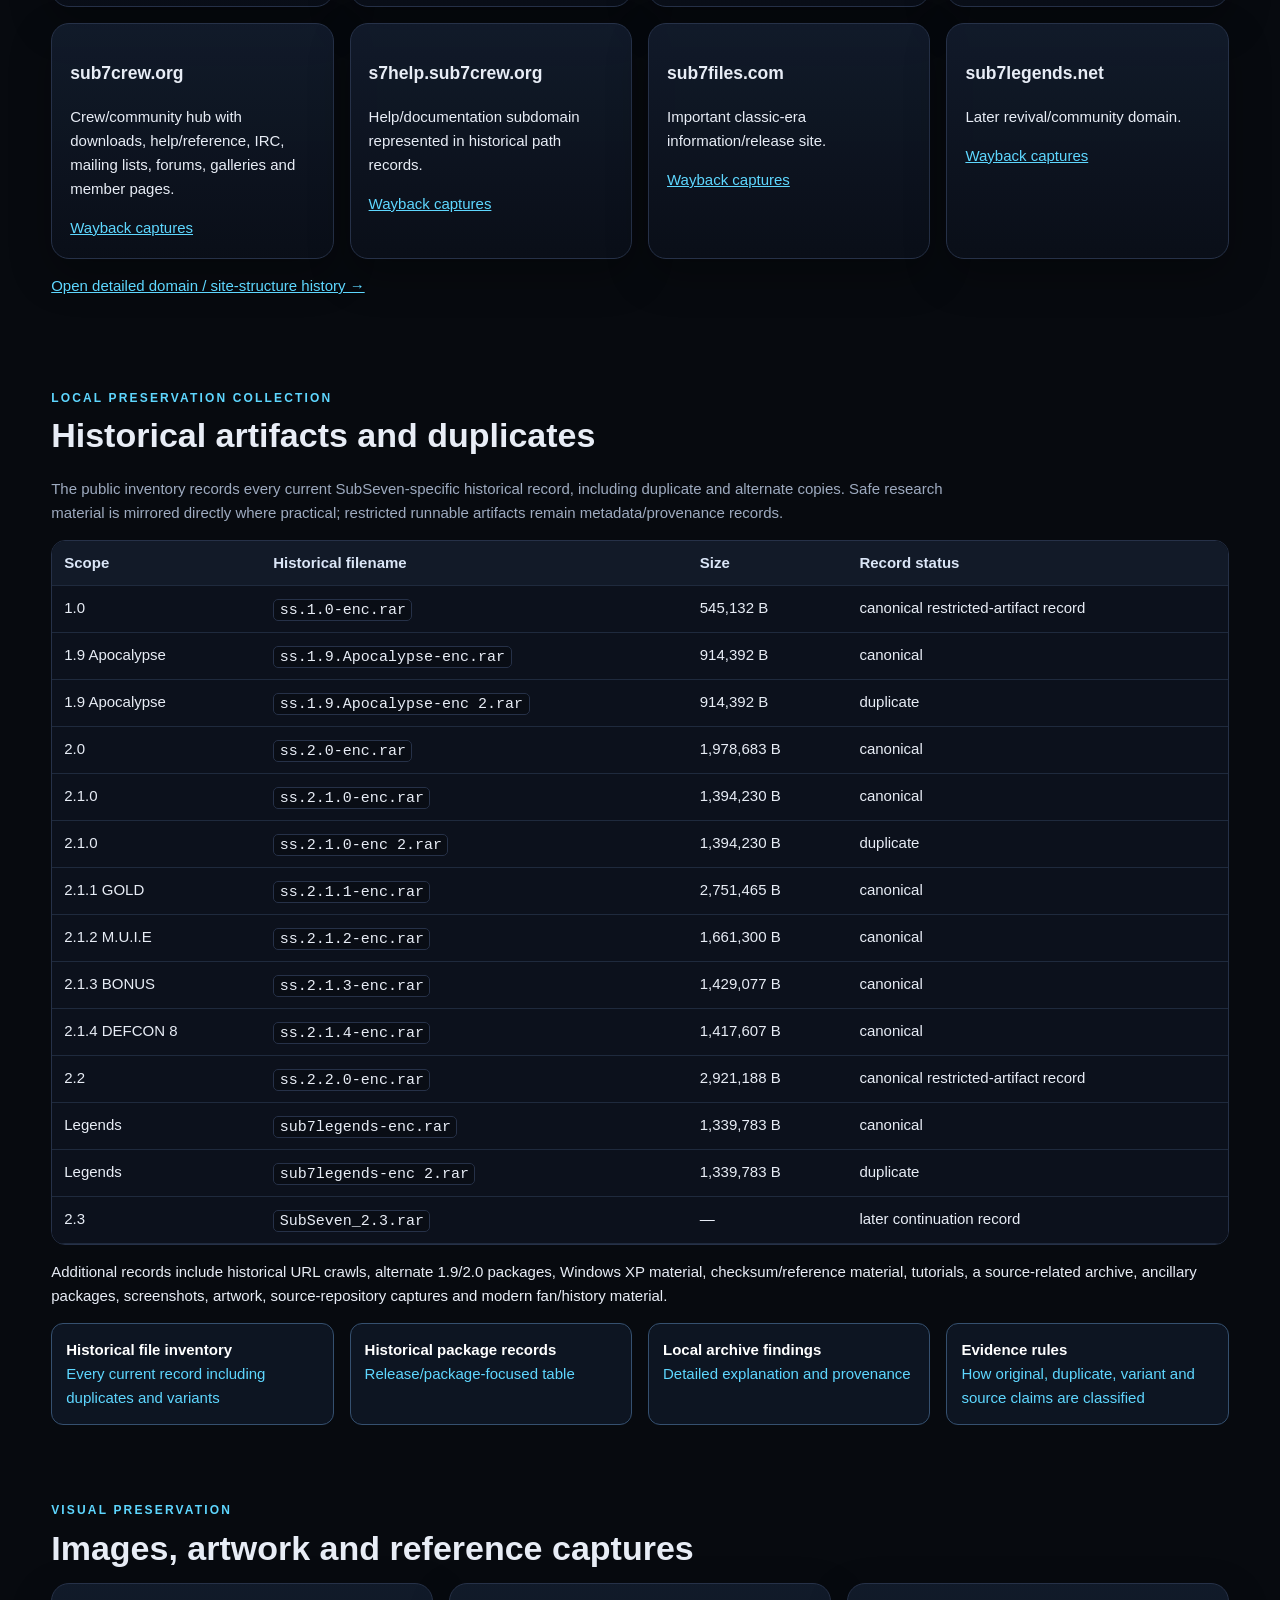
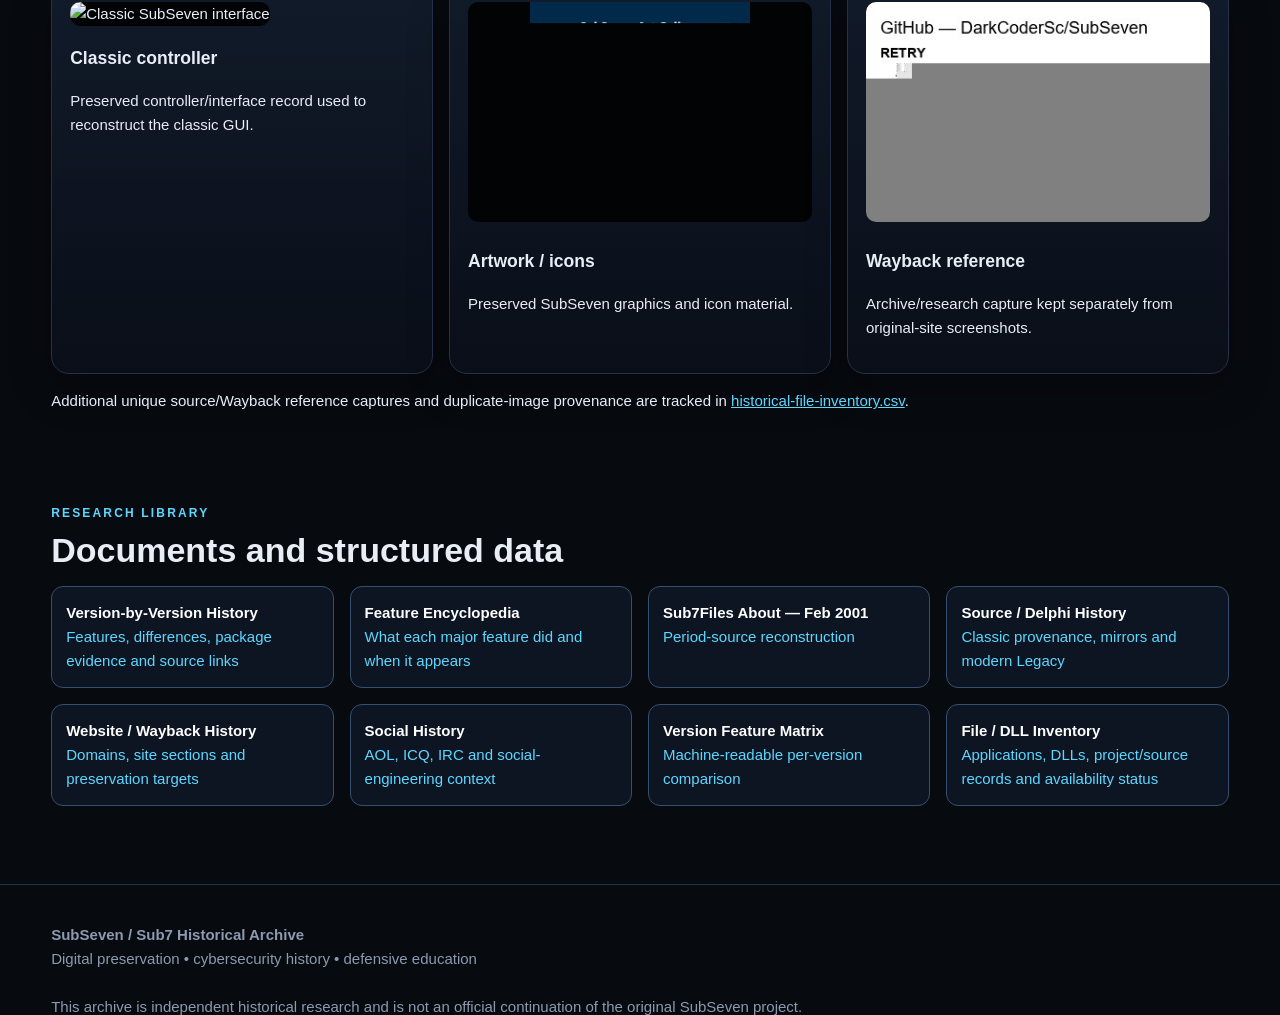
==== commit b1769d24: "Rebuild visual archive site with provider-neutral detailed navigation" ====
--- a/index.html
+++ b/index.html
@@ -3,61 +3,72 @@
 <head>
 <meta charset="utf-8">
 <meta name="viewport" content="width=device-width,initial-scale=1">
+<meta name="description" content="SubSeven / Sub7 historical archive covering versions, features, screenshots, source-code provenance, old websites, Wayback resources, EXE/DLL records and defensive malware history.">
 <title>SubSeven / Sub7 Historical Archive</title>
 <link rel="stylesheet" href="assets/styles.css">
 </head>
 <body>
-<header class="top"><a class="brand" href="#top">SUB<b>7</b> HISTORICAL ARCHIVE</a><nav><a href="#history">History</a><a href="#versions">Versions</a><a href="#architecture">Applications</a><a href="#files">Files</a><a href="#web">Websites</a><a href="#drive">Drive Archive</a><a href="#images">Images</a><a href="#research">Research</a></nav></header>
+<header class="top"><a class="brand" href="#top">SUB<b>7</b> HISTORICAL ARCHIVE</a><nav><a href="#history">History</a><a href="#versions">Versions</a><a href="#features">Features</a><a href="#source">Source</a><a href="#files">Files</a><a href="#web">Websites</a><a href="#archive">Archive</a><a href="#images">Images</a><a href="#research">Research</a></nav></header>
 <main class="wrap" id="top">
-<section class="hero"><div><div class="kicker">Digital preservation • malware history • defensive education</div><h1>SubSeven <span>/ Sub7</span></h1><p class="lede">A historical reconstruction of the SubSeven family: releases, developers and community, applications, file/DLL records, interface evolution, old websites, Wayback paths, contemporary documentation, preserved Google Drive artifacts, and the later non-malicious SubSeven Legacy remake.</p><div class="stats"><div class="stat"><strong>21</strong>release/branch records</div><div class="stat"><strong>1999</strong>first-release era</div><div class="stat"><strong>47+</strong>Drive inventory rows</div><div class="stat"><strong>8</strong>major historical domains</div></div><div class="notice"><b>Historical archive policy:</b> classic SubSeven executable malware and weaponized packages are documented by metadata and provenance, not redistributed. Screenshots, artwork, safe documentation, URL indexes, research tables, and non-malicious modern source references are preserved directly.</div></div><div class="hero-card"><img src="assets/images/classic-subseven-interface.jpg" alt="Classic SubSeven controller"><p><b>Classic controller.</b> Screenshot recovered from the connected Google Drive preservation collection.</p></div></section>
+<section class="hero"><div><div class="kicker">Digital preservation • malware history • defensive education</div><h1>SubSeven <span>/ Sub7</span></h1><p class="lede">A detailed historical reconstruction of the SubSeven family: releases, features, developers and community, applications, EXE/DLL records, Delphi/source-code provenance, interface evolution, old websites, Wayback paths, documentation, screenshots and locally preserved historical artifacts.</p><div class="stats"><div class="stat"><strong>21</strong>release / branch records</div><div class="stat"><strong>1999</strong>first public era</div><div class="stat"><strong>53+</strong>historical local records</div><div class="stat"><strong>8+</strong>major historical domains</div></div><div class="notice"><b>Archive scope:</b> safe historical material is preserved directly. Classic runnable malware and buildable weaponized source are documented through filenames, sizes, provenance, screenshots, readmes, historical URLs and source references rather than republished as executable payloads.</div></div><div class="hero-card"><img src="assets/images/classic-subseven-interface.jpg" alt="Classic SubSeven controller"><p><b>Classic SubSeven controller.</b> One of the preserved interface records used to reconstruct the application family and feature layout.</p></div></section>
 
-<section class="section" id="history"><div class="kicker">Background</div><h2>What SubSeven was</h2><div class="web-grid"><article class="panel"><h3>Windows remote-access trojan</h3><p>SubSeven, commonly shortened to Sub7, became one of the most recognizable Windows remote-access trojan families of the late 1990s and early 2000s. Its history is tied to the period when IRC, ICQ, AOL/AIM, personal websites, file-sharing, email attachments, and dial-up/home Windows systems were central to online culture.</p></article><article class="panel"><h3>Controller / server model</h3><p>Historical packages separated the operator-facing controller/client from a remote <em>server</em> component. Builder/configuration programs such as <b>EditServer</b> were used to configure the server package. Later releases also documented auxiliary utilities and plugin-style extensions.</p></article><article class="panel"><h3>Delphi / Object Pascal</h3><p>The classic family is associated with Borland Delphi/Object Pascal and Windows GUI development. Surviving source records and the modern Legacy recreation reinforce the Delphi lineage. The archive distinguishes classic code provenance from the later Legacy rewrite.</p></article><article class="panel"><h3>Social-engineering context</h3><p>Its real-world impact did not depend only on software features. Historical infections were often associated with users being persuaded to execute disguised or renamed attachments/downloads. This archive describes those patterns at a defensive historical level without providing a deployment playbook.</p></article></div></section>
+<section class="section" id="history"><div class="kicker">Background</div><h2>What SubSeven was</h2><div class="web-grid"><article class="panel"><h3>Windows remote-access trojan</h3><p>SubSeven, usually shortened to Sub7, became one of the best-known Windows remote-access trojan families of the late 1990s and early 2000s. Its history overlaps the Windows 95/98/ME and NT/2000 era, dial-up Internet, AOL/AIM, ICQ, IRC, email attachments, early webcams, file-sharing and personal websites.</p></article><article class="panel"><h3>Controller / server model</h3><p>Historical packages separated an operator-facing controller/client from a remote <em>server</em> component. Later packages used <b>EditServer</b> as a dedicated configuration/editor application, while auxiliary utilities and DLL/plugin concepts appeared in later branches.</p></article><article class="panel"><h3>Delphi / Object Pascal</h3><p>The classic family is historically associated with Borland Delphi/Object Pascal and the Windows VCL ecosystem. Source-provenance material and the modern Legacy recreation preserve that Delphi lineage.</p></article><article class="panel"><h3>Why it became famous</h3><p>The controller mixed serious file, credential, surveillance and remote-execution categories with visible prank functions. That combination made Sub7 memorable as a “hacker toy” while also making unauthorized installations a serious security/privacy threat.</p></article></div></section>
 
-<section class="section" id="versions"><div class="kicker">Canonical chronology</div><h2>Release history</h2><p class="section-intro">Dates below are the archive's working chronology. Confidence and unresolved questions are tracked separately in the data files rather than silently filling gaps.</p><div class="table-wrap"><table><thead><tr><th>Version</th><th>Date</th><th>Branch / edition</th><th>Historical note</th></tr></thead><tbody>
-<tr><td>1.0</td><td>February 1999</td><td>Original 1.x</td><td>Earliest cataloged public release; establishes the controller/server lineage.</td></tr>
-<tr><td>1.1</td><td>March 1999</td><td>Original 1.x</td><td>Rapid early revision; primary change log still sought.</td></tr>
-<tr><td>1.2</td><td>March 1999</td><td>Original 1.x</td><td>Early feature catalogs describe remote file/system/surveillance functions.</td></tr>
-<tr><td>1.3</td><td>March 1999</td><td>Original 1.x</td><td>One of several closely spaced March revisions.</td></tr>
-<tr><td>1.4</td><td>March 1999</td><td>Original 1.x</td><td>Registry-management capability appears in surviving catalogs.</td></tr>
-<tr><td>1.5</td><td>April 1999</td><td>Original 1.x</td><td>Continued fast early development.</td></tr>
-<tr><td>1.6</td><td>April 1999</td><td>Original 1.x</td><td>Incremental release; package inventory remains incomplete.</td></tr>
-<tr><td>1.7</td><td>May 1999</td><td>Original 1.x</td><td>May revision in the rapidly evolving 1.x series.</td></tr>
-<tr><td>1.8</td><td>May 1999</td><td>Original 1.x</td><td>Late-May revision.</td></tr>
-<tr><td>1.9</td><td>June 1999</td><td>Original 1.x</td><td>Late plain-numbered 1.x release; webcam-related functionality appears in surviving catalogs.</td></tr>
-<tr><td>1.9 Apocalypse</td><td>August 1999</td><td>Apocalypse</td><td>Named transition release between the early line and 2.x.</td></tr>
-<tr><td>2.0</td><td>September 1999</td><td>Original 2.x</td><td>Major branch transition. Drive contains both encrypted and alternate 2.0 package records.</td></tr>
-<tr><td>2.1</td><td>November 1999</td><td>Original 2.1.x</td><td>Expanded controller generation associated with the recognizable 2.1 family.</td></tr>
-<tr><td>2.1.1</td><td>February 2000</td><td>GOLD</td><td>Named GOLD edition; separately represented in old signatures/package indexes.</td></tr>
-<tr><td>2.1.2</td><td>April 2000</td><td>M.U.I.E</td><td>Named edition preserved by later release catalogs and Drive package evidence.</td></tr>
-<tr><td>2.1.3</td><td>June 2000</td><td>BONUS</td><td>Important source-provenance point because a later repository identifies itself as 2.1.3 source.</td></tr>
-<tr><td>2.1.4</td><td>July 2000</td><td>DEFCON 8</td><td>Named edition with a broad classic controller feature set.</td></tr>
-<tr><td>2.2</td><td>March 2001</td><td>Original 2.2.x</td><td>Best-documented classic package; four principal applications are identified in surviving records and plugin support was emphasized.</td></tr>
-<tr><td>2.1.5</td><td>February 2003</td><td>Legends</td><td>Late original-era edition; surviving material names controller/server/editor and an ICQ support DLL.</td></tr>
-<tr><td>2.3</td><td>March 2010 (reported)</td><td>Community continuation</td><td>Later continuation whose exact lineage/authorship needs stronger primary documentation.</td></tr>
-<tr><td>Legacy 0.1 Alpha</td><td>2021–2023 project activity</td><td>Non-malicious remake</td><td>DarkCoderSc/Sub7Crew Delphi recreation preserving the visual/history while omitting malicious functions.</td></tr>
-</tbody></table></div></section>
+<section class="section"><div class="kicker">Architecture</div><h2>How it worked at a high level</h2><div class="release-grid"><article class="release-card"><h3>Controller / Client</h3><span class="pill red">classic</span><p>The graphical operator application. Documented later names include <code>sub7.exe</code> in 2.2 and <code>SubSeven.exe</code> in Legends-era material.</p></article><article class="release-card"><h3>Server</h3><span class="pill red">classic</span><p>The remote component in the client/server architecture. Later documented packages use <code>server.exe</code>.</p></article><article class="release-card"><h3>EditServer</h3><span class="pill red">builder/editor</span><p><code>EditServer.exe</code> / <code>editserver.exe</code> handled server-side configuration/customization in later releases.</p></article><article class="release-card"><h3>SIN</h3><span class="pill">2.2</span><p><code>sin.exe</code> is identified as a Static IP Notifier utility, useful in the dial-up/dynamic-addressing context of the era.</p></article><article class="release-card"><h3>ICQMAPI.dll</h3><span class="pill">Legends</span><p>Legends-era package documentation names <code>ICQMAPI.dll</code> as ICQ-related support/integration material.</p></article><article class="release-card"><h3>Plugin architecture</h3><span class="pill">2.2</span><p>Period 2.2 reporting describes a modular DLL/plugin direction and SDK discussion, an important architectural break from the established 2.1.x style.</p></article></div></section>
 
-<section class="section" id="architecture"><div class="kicker">Application family</div><h2>How the package was organized</h2><div class="release-grid"><article class="release-card"><h3>Controller / Client</h3><span class="pill red">classic</span><p>The operator-facing Windows GUI. Exact executable naming changed; SubSeven 2.2 is documented as <code>sub7.exe</code>, while Legends-era material names <code>SubSeven.exe</code>.</p></article><article class="release-card"><h3>Server component</h3><span class="pill red">classic</span><p>The remotely installed component is historically called the <em>server</em>. Confirmed later packages name <code>server.exe</code>. This archive does not provide executable payloads.</p></article><article class="release-card"><h3>EditServer</h3><span class="pill red">classic</span><p><code>EditServer.exe</code> is documented for 2.0, 2.2, Legends and 2.3-era material as the configuration/builder-side application associated with the server component.</p></article><article class="release-card"><h3>SIN</h3><span class="pill red">2.2</span><p><code>sin.exe</code> is identified in 2.2 records as a Static IP Notifier utility. It is cataloged as part of the historical package, not distributed.</p></article><article class="release-card"><h3>Plugins / DLLs</h3><span class="pill">extensions</span><p>Period 2.2 documentation describes a plugin-oriented DLL design. The complete original distributed plugin-DLL name list remains a research target.</p></article><article class="release-card"><h3>ICQMAPI.dll</h3><span class="pill">Legends</span><p>Surviving Legends-era package documentation names <code>ICQMAPI.dll</code> as an ICQ integration/support library.</p></article></div></section>
+<section class="section" id="versions"><div class="kicker">Canonical chronology</div><h2>Versions and major differences</h2><p class="section-intro">The detailed guide separates confirmed per-version changes from family-wide features that are not yet proven for a specific build. This avoids copying the mature 2.1/2.2 feature set backward into every early 1.x release.</p><div class="table-wrap"><table><thead><tr><th>Version</th><th>Date</th><th>Generation / major difference</th></tr></thead><tbody>
+<tr><td>1.0</td><td>Feb 1999</td><td>First public family release; early red-interface generation.</td></tr>
+<tr><td>1.1</td><td>Mar 1999</td><td>Rapid early feature expansion.</td></tr>
+<tr><td>1.2</td><td>Mar 1999</td><td>Continued March development.</td></tr>
+<tr><td>1.3</td><td>Mar 1999</td><td>Closely spaced incremental build; exact unique delta still being reconstructed.</td></tr>
+<tr><td>1.4</td><td>Mar 1999</td><td>Registry Manager category confirmed by this branch.</td></tr>
+<tr><td>1.5</td><td>Apr 1999</td><td>Major visual transition to the blue/purple “Fatsie” identity.</td></tr>
+<tr><td>1.6</td><td>Apr 1999</td><td>Incremental Fatsie-era build.</td></tr>
+<tr><td>1.7</td><td>May 1999</td><td>Incremental Fatsie-era build.</td></tr>
+<tr><td>1.8</td><td>May 1999</td><td>Webcam capture confirmed by this release in surviving catalogs.</td></tr>
+<tr><td>1.9</td><td>Jun 1999</td><td>Mature pre-Apocalypse 1.x branch.</td></tr>
+<tr><td>1.9 Apocalypse</td><td>Aug 1999</td><td>Radical redesign bridging late 1.x and later 2.x/2.1.x design.</td></tr>
+<tr><td>2.0</td><td>Sep 1999</td><td>Major 2.x transition; shell-access category confirmed in later cataloging.</td></tr>
+<tr><td>2.1</td><td>Nov 1999</td><td>Huge mature feature set; IRC/ICQ-era integration becomes central.</td></tr>
+<tr><td>2.1.1 GOLD</td><td>Feb 2000</td><td>Named GOLD edition.</td></tr>
+<tr><td>2.1.2 M.U.I.E</td><td>Apr 2000</td><td>Named M.U.I.E edition; important to later classic-source provenance.</td></tr>
+<tr><td>2.1.3 BONUS</td><td>Jun 2000</td><td>Named BONUS edition; later source repository labels itself 2.1.3.</td></tr>
+<tr><td>2.1.4 DEFCON 8</td><td>Jul 2000</td><td>Named DEFCON 8 edition; later XP-labeled package path also survives.</td></tr>
+<tr><td>2.2</td><td>Mar 2001</td><td>Redesigned UI/server customization, stronger NT/2000 support, expanded networking and plugin architecture.</td></tr>
+<tr><td>2.1.5 Legends</td><td>Feb 2003</td><td>Late original-era release; package records include <code>ICQMAPI.dll</code>.</td></tr>
+<tr><td>2.3</td><td>Mar 2010 reported</td><td>Later community continuation kept separate from the original 1999–2003 line.</td></tr>
+<tr><td>Legacy</td><td>2021+</td><td>Modern non-malicious Delphi recreation inspired by the 2.2.x UX.</td></tr>
+</tbody></table></div><div class="notice">For the full release-by-release feature/file evidence, screenshots and source links, see <a href="docs/version-and-file-history.md">Version-by-Version History</a> and the <a href="data/version-feature-matrix.csv">version × feature matrix</a>.</div></section>
 
-<section class="section" id="files"><div class="kicker">Files, DLLs and modern source provenance</div><h2>Known file records</h2><div class="table-wrap"><table><thead><tr><th>Version</th><th>File</th><th>Type</th><th>Historical role</th><th>Status</th></tr></thead><tbody>
-<tr><td>2.0</td><td>EditServer.exe</td><td>EXE</td><td>Server configuration application</td><td>record only</td></tr><tr><td>2.0</td><td>server.exe</td><td>EXE</td><td>Remote server/payload component</td><td>record only</td></tr>
-<tr><td>2.2</td><td>sub7.exe</td><td>EXE</td><td>Controller/client</td><td>record only</td></tr><tr><td>2.2</td><td>EditServer.exe</td><td>EXE</td><td>Server configuration application</td><td>record only</td></tr><tr><td>2.2</td><td>server.exe</td><td>EXE</td><td>Remote server component</td><td>record only</td></tr><tr><td>2.2</td><td>sin.exe</td><td>EXE</td><td>Static IP Notifier</td><td>record only</td></tr>
-<tr><td>2.1.5 Legends</td><td>SubSeven.exe</td><td>EXE</td><td>Controller/client</td><td>record only</td></tr><tr><td>2.1.5 Legends</td><td>server.exe</td><td>EXE</td><td>Remote server component</td><td>record only</td></tr><tr><td>2.1.5 Legends</td><td>EditServer.exe</td><td>EXE</td><td>Server editor/configuration</td><td>record only</td></tr><tr><td>2.1.5 Legends</td><td>ICQMAPI.dll</td><td>DLL</td><td>ICQ support/integration library</td><td>record only</td></tr>
-<tr><td>Legacy</td><td>Sub7Viewer.exe</td><td>EXE</td><td>Viewer/controller build output</td><td>declared build output</td></tr><tr><td>Legacy</td><td>Sub7Service.exe</td><td>EXE</td><td>Windows service build output</td><td>declared build output</td></tr><tr><td>Legacy</td><td>Sub7Helper.exe</td><td>EXE</td><td>Helper build output</td><td>declared build output</td></tr><tr><td>Legacy</td><td>Sub7ServerTray.exe</td><td>EXE</td><td>Service/tray controller</td><td>declared build output</td></tr><tr><td>Legacy</td><td>CertGenerator.exe</td><td>EXE</td><td>TLS certificate generator</td><td>declared build output</td></tr><tr><td>Legacy</td><td>SecureDesktop.dll</td><td>DLL</td><td>Secure desktop project output</td><td>declared build output</td></tr>
-<tr><td>Legacy</td><td>bass.dll</td><td>DLL</td><td>BASS audio dependency; x86/x64 copies in official repository</td><td>modern repository dependency</td></tr><tr><td>Legacy</td><td>libcrypto-1_1*.dll</td><td>DLL</td><td>OpenSSL crypto dependency</td><td>modern repository dependency</td></tr><tr><td>Legacy</td><td>libssl-1_1*.dll</td><td>DLL</td><td>OpenSSL TLS dependency</td><td>modern repository dependency</td></tr>
-</tbody></table></div><p class="section-intro">The downloadable CSV contains evidence links, modern Git object identifiers/sizes where verified, and finer availability classifications.</p></section>
+<section class="section" id="features"><div class="kicker">Feature encyclopedia</div><h2>What the major controls did</h2><div class="release-grid"><article class="release-card"><h3>File Manager</h3><p>Remote drive/directory/file browsing and normal management operations. One of the most persistent core feature families.</p></article><article class="release-card"><h3>System Information</h3><p>Displayed remote Windows/user/platform, directory, display, processor/storage and other system-environment information.</p></article><article class="release-card"><h3>Process / Window management</h3><p>Enumerated processes, applications and windows and exposed remote-management controls affecting them.</p></article><article class="release-card"><h3>Screen / Desktop</h3><p>Captured/viewed the remote desktop and exposed UI/display-manipulation categories.</p></article><article class="release-card"><h3>Keylogger / Clipboard</h3><p>Monitored typing and clipboard data. Historically important because of the privacy/credential risk.</p></article><article class="release-card"><h3>Password / account-data categories</h3><p>Classic releases included password/account-information recovery categories, a major reason SubSeven is studied as credential-stealing malware.</p></article><article class="release-card"><h3>Registry Manager</h3><p>Remote Windows Registry management; confirmed by at least the 1.4 generation in surviving catalogs.</p></article><article class="release-card"><h3>Webcam / Audio</h3><p>Later classic releases exposed webcam capture and audio/voice surveillance categories; webcam capture is confirmed by at least 1.8.</p></article><article class="release-card"><h3>Network / Redirect / Proxy</h3><p>Mature branches exposed network-management and relay/redirection concepts. Contemporary 2.2 reporting emphasized broader proxy/network-observation functionality.</p></article><article class="release-card"><h3>IRC / ICQ / IM ecosystem</h3><p>SubSeven’s history is tightly tied to IRC and ICQ notification/control culture and later instant-messaging observation categories.</p></article><article class="release-card"><h3>Chat / Messages / Speech</h3><p>Visible interaction features such as chat, pop-up messages and text-to-speech contributed to Sub7’s “hacker toy” reputation.</p></article><article class="release-card"><h3>Prank / Fun controls</h3><p>CD-tray, mouse, desktop/window, display and audio effects lived beside the serious surveillance and remote-control functions.</p></article></div><p><a href="docs/features-and-interface.md">Open the full feature encyclopedia →</a></p></section>
 
-<section class="section" id="web"><div class="kicker">Old internet footprint</div><h2>Historical websites and Wayback entry points</h2><div class="web-grid"><article class="web-card"><h3>come.to/subseven</h3><p>Early vanity/redirect URL associated with the 1999-era project.</p><a href="https://web.archive.org/web/*/http://come.to/subseven">Wayback captures</a></article><article class="web-card"><h3>subseven.slak.org</h3><p>Early hosting cited in period references.</p><a href="https://web.archive.org/web/*/http://subseven.slak.org/">Wayback captures</a></article><article class="web-card"><h3>sub7.net</h3><p>Major classic-era project/community domain. The Drive archive contains a 65 KB historical URL crawl.</p><a href="https://web.archive.org/web/*/http://sub7.net/">Wayback captures</a></article><article class="web-card"><h3>sub-7.net</h3><p>Alternate/related classic-era domain.</p><a href="https://web.archive.org/web/*/http://sub-7.net/">Wayback captures</a></article><article class="web-card"><h3>sub7crew.org</h3><p>Crew/community hub with downloads, reference/help, IRC, mailing list, forum, gallery and member pages.</p><a href="https://web.archive.org/web/*/http://sub7crew.org/">Wayback captures</a></article><article class="web-card"><h3>s7help.sub7crew.org</h3><p>Help/documentation subdomain preserved in the URL crawl.</p><a href="https://web.archive.org/web/*/http://s7help.sub7crew.org/">Wayback captures</a></article><article class="web-card"><h3>sub7files.com</h3><p>Release/documentation distribution site referenced by surviving period material.</p><a href="https://web.archive.org/web/*/http://sub7files.com/">Wayback captures</a></article><article class="web-card"><h3>sub7legends.net</h3><p>Later community revival/preservation domain associated with the Legends name.</p><a href="https://web.archive.org/web/*/http://sub7legends.net/">Wayback captures</a></article></div></section>
+<section class="section"><div class="kicker">Primary period source</div><h2>Sub7Files.com About SubSeven — February 2001</h2><div class="panel"><p>One of the most important period references is the exact Wayback capture of <code>www.sub7files.com/about/index.shtml</code> from <b>20 February 2001</b>. A contemporary SANS/GIAC paper cites the same page (accessed 13 February 2001) and attributes its extensive SubSeven 2.1 feature list to it.</p><p><a href="https://web.archive.org/web/20010220171345/http://www.sub7files.com/about/index.shtml">Open exact Wayback capture</a> · <a href="docs/sub7files-about-2001.md">Read the archive reconstruction</a> · <a href="https://www.giac.org/paper/gsec/453/subseven-giving-control-machine/101094">Contemporary SANS/GIAC source</a></p></div></section>
 
-<section class="section" id="drive"><div class="kicker">Connected Google Drive preservation audit</div><h2>Artifacts recovered from the user's archive</h2><p class="section-intro">The master inventory records duplicates separately but public mirrors are deduplicated. Dangerous archives remain private metadata records.</p><div class="table-wrap"><table><thead><tr><th>Scope</th><th>Drive artifact</th><th>Bytes</th><th>Archive treatment</th></tr></thead><tbody>
-<tr><td>1.0</td><td>ss.1.0-enc.rar</td><td>545,132</td><td>metadata only</td></tr><tr><td>1.9 Apocalypse</td><td>ss.1.9.Apocalypse-enc.rar</td><td>914,392</td><td>metadata only; duplicate exists</td></tr><tr><td>2.0</td><td>ss.2.0-enc.rar</td><td>1,978,683</td><td>metadata only</td></tr><tr><td>2.1.0</td><td>ss.2.1.0-enc.rar</td><td>1,394,230</td><td>metadata only; duplicate exists</td></tr><tr><td>2.1.1</td><td>ss.2.1.1-enc.rar</td><td>2,751,465</td><td>metadata only</td></tr><tr><td>2.1.2</td><td>ss.2.1.2-enc.rar</td><td>1,661,300</td><td>metadata only</td></tr><tr><td>2.1.3</td><td>ss.2.1.3-enc.rar</td><td>1,429,077</td><td>metadata only</td></tr><tr><td>2.1.4</td><td>ss.2.1.4-enc.rar</td><td>1,417,607</td><td>metadata only</td></tr><tr><td>2.2</td><td>ss.2.2.0-enc.rar</td><td>2,921,188</td><td>metadata only; Google identifies raw file as malware</td></tr><tr><td>Legends</td><td>sub7legends-enc.rar</td><td>1,339,783</td><td>metadata only; duplicate exists</td></tr><tr><td>2.3</td><td>SubSeven_2.3.rar</td><td>—</td><td>metadata only</td></tr><tr><td>General</td><td>SubSeven And Windows XP.rar</td><td>283,843</td><td>metadata only</td></tr><tr><td>General</td><td>Sub7.net Default md5sum values.rar</td><td>17,361</td><td>metadata/reference record</td></tr><tr><td>General</td><td>Tutorial_Sub7.rar / Tutorial_Sub7_2.rar</td><td>1,254,718 / 1,530,900</td><td>metadata only</td></tr><tr><td>Web archive</td><td>_sub7crew_org_all_urls.txt</td><td>548,749</td><td>safe URL-history source; cataloged</td></tr><tr><td>Web archive</td><td>_sub7_net_all_urls.txt</td><td>65,336</td><td>safe URL-history source; cataloged</td></tr>
-</tbody></table></div></section>
+<section class="section" id="source"><div class="kicker">Programming and source provenance</div><h2>Delphi, classic source and modern Legacy</h2><div class="web-grid"><article class="panel"><h3>Classic implementation</h3><p>SubSeven is historically associated with Borland Delphi/Object Pascal and the VCL ecosystem. Useful development artifacts include <code>.pas</code>, <code>.dpr</code>, <code>.dfm</code>, compiled resources and Delphi component/library dependencies.</p></article><article class="panel"><h3>illwill/Sub7</h3><p>The public GitLab repository at <a href="https://gitlab.com/illwill/sub7">gitlab.com/illwill/sub7</a> is an important classic-source provenance record. A preserved capture labels it “Source code for SubSeven 2.1.3,” while the visible README discusses 2.1.2-era source received directly from mobman.</p></article><article class="panel"><h3>BSidesCT 2023</h3><p>The official BSidesCT 2023 archive lists illwill’s “Finding mobman” talk on 30 September 2023 and describes acquisition of Sub7 2.1.3’s source code.</p><p><a href="https://www.bsidesct.org/archives/2023/">BSidesCT archive</a></p></article><article class="panel"><h3>Modern Legacy</h3><p><a href="https://github.com/DarkCoderSc/SubSeven">DarkCoderSc/SubSeven</a> is the official modern Delphi recreation. Its README states that malicious functions are omitted and documents benign File Manager, Process Manager, Remote Terminal and Windows Session Manager features.</p></article></div><p><a href="docs/source-code-and-development.md">Open full source-code/development history →</a></p></section>
 
-<section class="section" id="images"><div class="kicker">Visual record</div><h2>Recovered screenshots and artwork</h2><div class="image-grid"><article class="img-card"><img src="assets/images/classic-subseven-interface.jpg" alt="Classic SubSeven interface"><h3>Classic controller screenshot</h3><p>Drive-preserved image showing the period controller UI.</p></article><article class="img-card"><img src="assets/images/subseven-art-gallery.png" alt="SubSeven artwork and icons"><h3>SubSeven art and icon sheet</h3><p>Large visual sheet recovered from Drive containing S7 branding/interface iconography.</p></article><article class="img-card"><img src="https://raw.githubusercontent.com/DarkCoderSc/SubSeven/main/Assets/screenshots/main.png" alt="SubSeven Legacy interface"><h3>Modern SubSeven Legacy</h3><p>Remote image from the official modern, non-malicious recreation repository.</p></article></div></section>
+<section class="section" id="files"><div class="kicker">Files and DLLs</div><h2>Known package/application records</h2><div class="table-wrap"><table><thead><tr><th>Version</th><th>File</th><th>Type</th><th>Historical role</th></tr></thead><tbody>
+<tr><td>2.2</td><td><code>sub7.exe</code></td><td>EXE</td><td>Controller/client</td></tr><tr><td>2.2</td><td><code>EditServer.exe</code></td><td>EXE</td><td>Server configuration/editor application</td></tr><tr><td>2.2</td><td><code>server.exe</code></td><td>EXE</td><td>Remote server component</td></tr><tr><td>2.2</td><td><code>sin.exe</code></td><td>EXE</td><td>Static IP Notifier</td></tr>
+<tr><td>2.1.5 Legends</td><td><code>SubSeven.exe</code></td><td>EXE</td><td>Controller/client</td></tr><tr><td>2.1.5 Legends</td><td><code>server.exe</code></td><td>EXE</td><td>Remote server component</td></tr><tr><td>2.1.5 Legends</td><td><code>editserver.exe</code></td><td>EXE</td><td>Server editor/configuration</td></tr><tr><td>2.1.5 Legends</td><td><code>ICQMAPI.dll</code></td><td>DLL</td><td>ICQ support/integration material</td></tr>
+<tr><td>Legacy</td><td><code>Sub7Viewer.exe</code></td><td>EXE</td><td>Modern Viewer build output</td></tr><tr><td>Legacy</td><td><code>Sub7Service.exe</code></td><td>EXE</td><td>Modern Service build output</td></tr><tr><td>Legacy</td><td><code>Sub7Helper.exe</code></td><td>EXE</td><td>Modern Helper build output</td></tr><tr><td>Legacy</td><td><code>Sub7ServerTray.exe</code></td><td>EXE</td><td>Modern service/tray controller</td></tr><tr><td>Legacy</td><td><code>SecureDesktop.dll</code></td><td>DLL</td><td>Modern Secure Desktop project output</td></tr><tr><td>Legacy</td><td><code>bass.dll</code> / OpenSSL DLLs</td><td>DLL</td><td>Modern dependencies; not classic package evidence</td></tr>
+</tbody></table></div><p><a href="data/file-inventory.csv">Open full EXE/DLL/source/project inventory →</a></p></section>
 
-<section class="section"><div class="kicker">Recovered old-site paths</div><h2>Examples from the sub7crew.org crawl</h2><div class="panel"><p>The Drive URL corpus preserves paths for <code>downloads.html</code>, <code>reference.shtml</code>, <code>help.shtml</code>, <code>irc.shtml</code>, <code>subseven.shtml</code>, <code>sub7list.shtml</code>, the SubSeven Official Mailing List archive, UBB/forum endpoints, old gallery JPGs, interface GIFs/CSS, and member areas such as <code>~azzazzin</code>, <code>~fc</code>, <code>~mistahq</code> and <code>~qroject</code>. It also preserves historical package-path records for the 2.2 and Legends distributions. Those package paths are treated as historical evidence rather than live malware-download buttons.</p></div></section>
+<section class="section" id="web"><div class="kicker">Old internet footprint</div><h2>Historical websites and Wayback entry points</h2><div class="web-grid"><article class="web-card"><h3>come.to/subseven</h3><p>Early vanity/redirect URL.</p><a href="https://web.archive.org/web/*/http://come.to/subseven">Wayback captures</a></article><article class="web-card"><h3>subseven.slak.org</h3><p>Early host cited in period references.</p><a href="https://web.archive.org/web/*/http://subseven.slak.org/">Wayback captures</a></article><article class="web-card"><h3>sub7.net</h3><p>Major classic project/community domain with preserved historical path records.</p><a href="https://web.archive.org/web/*/http://sub7.net/">Wayback captures</a></article><article class="web-card"><h3>sub-7.net</h3><p>Alternate/related historical domain.</p><a href="https://web.archive.org/web/*/http://sub-7.net/">Wayback captures</a></article><article class="web-card"><h3>sub7crew.org</h3><p>Crew/community hub with downloads, help/reference, IRC, mailing lists, forums, galleries and member pages.</p><a href="https://web.archive.org/web/*/http://sub7crew.org/">Wayback captures</a></article><article class="web-card"><h3>s7help.sub7crew.org</h3><p>Help/documentation subdomain represented in historical path records.</p><a href="https://web.archive.org/web/*/http://s7help.sub7crew.org/">Wayback captures</a></article><article class="web-card"><h3>sub7files.com</h3><p>Important classic-era information/release site.</p><a href="https://web.archive.org/web/*/http://sub7files.com/">Wayback captures</a></article><article class="web-card"><h3>sub7legends.net</h3><p>Later revival/community domain.</p><a href="https://web.archive.org/web/*/http://sub7legends.net/">Wayback captures</a></article></div><p><a href="docs/websites-and-wayback-history.md">Open detailed domain / site-structure history →</a></p></section>
 
-<section class="section" id="research"><div class="kicker">Research package</div><h2>Repository data and documentation</h2><div class="data-grid"><a class="download" href="data/releases.csv"><strong>Release chronology</strong><span>dates, branches, confidence, summaries</span></a><a class="download" href="data/file-inventory.csv"><strong>File / DLL inventory</strong><span>roles, evidence and availability</span></a><a class="download" href="data/google-drive-master-inventory.csv"><strong>Google Drive master inventory</strong><span>Drive IDs, sizes, duplicates, archive policy</span></a><a class="download" href="data/drive-historical-packages.csv"><strong>Historical package metadata</strong><span>version-aligned Drive artifacts</span></a><a class="download" href="data/website-history.csv"><strong>Website history</strong><span>domains, roles, periods and Wayback</span></a><a class="download" href="data/curated-historical-urls.csv"><strong>Curated old URLs</strong><span>important recovered site paths</span></a><a class="download" href="docs/google-drive-findings.md"><strong>Drive audit findings</strong><span>what was found and how it is preserved</span></a><a class="download" href="docs/research-gaps.md"><strong>Research gaps</strong><span>primary sources and inventories still sought</span></a></div></section>
+<section class="section" id="archive"><div class="kicker">Local preservation collection</div><h2>Historical artifacts and duplicates</h2><p class="section-intro">The public inventory records every current SubSeven-specific historical record, including duplicate and alternate copies. Safe research material is mirrored directly where practical; restricted runnable artifacts remain metadata/provenance records.</p><div class="table-wrap"><table><thead><tr><th>Scope</th><th>Historical filename</th><th>Size</th><th>Record status</th></tr></thead><tbody>
+<tr><td>1.0</td><td><code>ss.1.0-enc.rar</code></td><td>545,132 B</td><td>canonical restricted-artifact record</td></tr>
+<tr><td>1.9 Apocalypse</td><td><code>ss.1.9.Apocalypse-enc.rar</code></td><td>914,392 B</td><td>canonical</td></tr><tr><td>1.9 Apocalypse</td><td><code>ss.1.9.Apocalypse-enc 2.rar</code></td><td>914,392 B</td><td>duplicate</td></tr>
+<tr><td>2.0</td><td><code>ss.2.0-enc.rar</code></td><td>1,978,683 B</td><td>canonical</td></tr>
+<tr><td>2.1.0</td><td><code>ss.2.1.0-enc.rar</code></td><td>1,394,230 B</td><td>canonical</td></tr><tr><td>2.1.0</td><td><code>ss.2.1.0-enc 2.rar</code></td><td>1,394,230 B</td><td>duplicate</td></tr>
+<tr><td>2.1.1 GOLD</td><td><code>ss.2.1.1-enc.rar</code></td><td>2,751,465 B</td><td>canonical</td></tr><tr><td>2.1.2 M.U.I.E</td><td><code>ss.2.1.2-enc.rar</code></td><td>1,661,300 B</td><td>canonical</td></tr><tr><td>2.1.3 BONUS</td><td><code>ss.2.1.3-enc.rar</code></td><td>1,429,077 B</td><td>canonical</td></tr><tr><td>2.1.4 DEFCON 8</td><td><code>ss.2.1.4-enc.rar</code></td><td>1,417,607 B</td><td>canonical</td></tr>
+<tr><td>2.2</td><td><code>ss.2.2.0-enc.rar</code></td><td>2,921,188 B</td><td>canonical restricted-artifact record</td></tr>
+<tr><td>Legends</td><td><code>sub7legends-enc.rar</code></td><td>1,339,783 B</td><td>canonical</td></tr><tr><td>Legends</td><td><code>sub7legends-enc 2.rar</code></td><td>1,339,783 B</td><td>duplicate</td></tr>
+<tr><td>2.3</td><td><code>SubSeven_2.3.rar</code></td><td>—</td><td>later continuation record</td></tr>
+</tbody></table></div><p>Additional records include historical URL crawls, alternate 1.9/2.0 packages, Windows XP material, checksum/reference material, tutorials, a source-related archive, ancillary packages, screenshots, artwork, source-repository captures and modern fan/history material.</p><div class="data-grid"><a class="download" href="data/historical-file-inventory.csv"><strong>Historical file inventory</strong>Every current record including duplicates and variants</a><a class="download" href="data/historical-package-records.csv"><strong>Historical package records</strong>Release/package-focused table</a><a class="download" href="docs/local-archive-findings.md"><strong>Local archive findings</strong>Detailed explanation and provenance</a><a class="download" href="docs/archive-source-provenance.md"><strong>Evidence rules</strong>How original, duplicate, variant and source claims are classified</a></div></section>
+
+<section class="section" id="images"><div class="kicker">Visual preservation</div><h2>Images, artwork and reference captures</h2><div class="image-grid"><article class="img-card"><img src="assets/images/classic-subseven-interface.jpg" alt="Classic SubSeven interface"><h3>Classic controller</h3><p>Preserved controller/interface record used to reconstruct the classic GUI.</p></article><article class="img-card"><img src="assets/images/subseven-art-gallery.png" alt="SubSeven historical artwork"><h3>Artwork / icons</h3><p>Preserved SubSeven graphics and icon material.</p></article><article class="img-card"><img src="assets/images/wayback-sub7-reference.jpg" alt="Wayback reference"><h3>Wayback reference</h3><p>Archive/research capture kept separately from original-site screenshots.</p></article></div><p>Additional unique source/Wayback reference captures and duplicate-image provenance are tracked in <a href="data/historical-file-inventory.csv">historical-file-inventory.csv</a>.</p></section>
+
+<section class="section" id="research"><div class="kicker">Research library</div><h2>Documents and structured data</h2><div class="data-grid"><a class="download" href="docs/version-and-file-history.md"><strong>Version-by-Version History</strong>Features, differences, package evidence and source links</a><a class="download" href="docs/features-and-interface.md"><strong>Feature Encyclopedia</strong>What each major feature did and when it appears</a><a class="download" href="docs/sub7files-about-2001.md"><strong>Sub7Files About — Feb 2001</strong>Period-source reconstruction</a><a class="download" href="docs/source-code-and-development.md"><strong>Source / Delphi History</strong>Classic provenance, mirrors and modern Legacy</a><a class="download" href="docs/websites-and-wayback-history.md"><strong>Website / Wayback History</strong>Domains, site sections and preservation targets</a><a class="download" href="docs/social-history.md"><strong>Social History</strong>AOL, ICQ, IRC and social-engineering context</a><a class="download" href="data/version-feature-matrix.csv"><strong>Version Feature Matrix</strong>Machine-readable per-version comparison</a><a class="download" href="data/file-inventory.csv"><strong>File / DLL Inventory</strong>Applications, DLLs, project/source records and availability status</a></div></section>
 </main>
-<footer class="footer"><div class="wrap"><b>SubSeven / Sub7 Historical Archive</b><p>Historical and defensive cybersecurity preservation. No classic runnable malware is distributed by this project.</p></div></footer>
-</body></html>
+<footer class="footer"><div class="wrap"><b>SubSeven / Sub7 Historical Archive</b><br>Digital preservation • cybersecurity history • defensive education<br><br>This archive is independent historical research and is not an official continuation of the original SubSeven project.</div></footer>
+</body>
+</html>
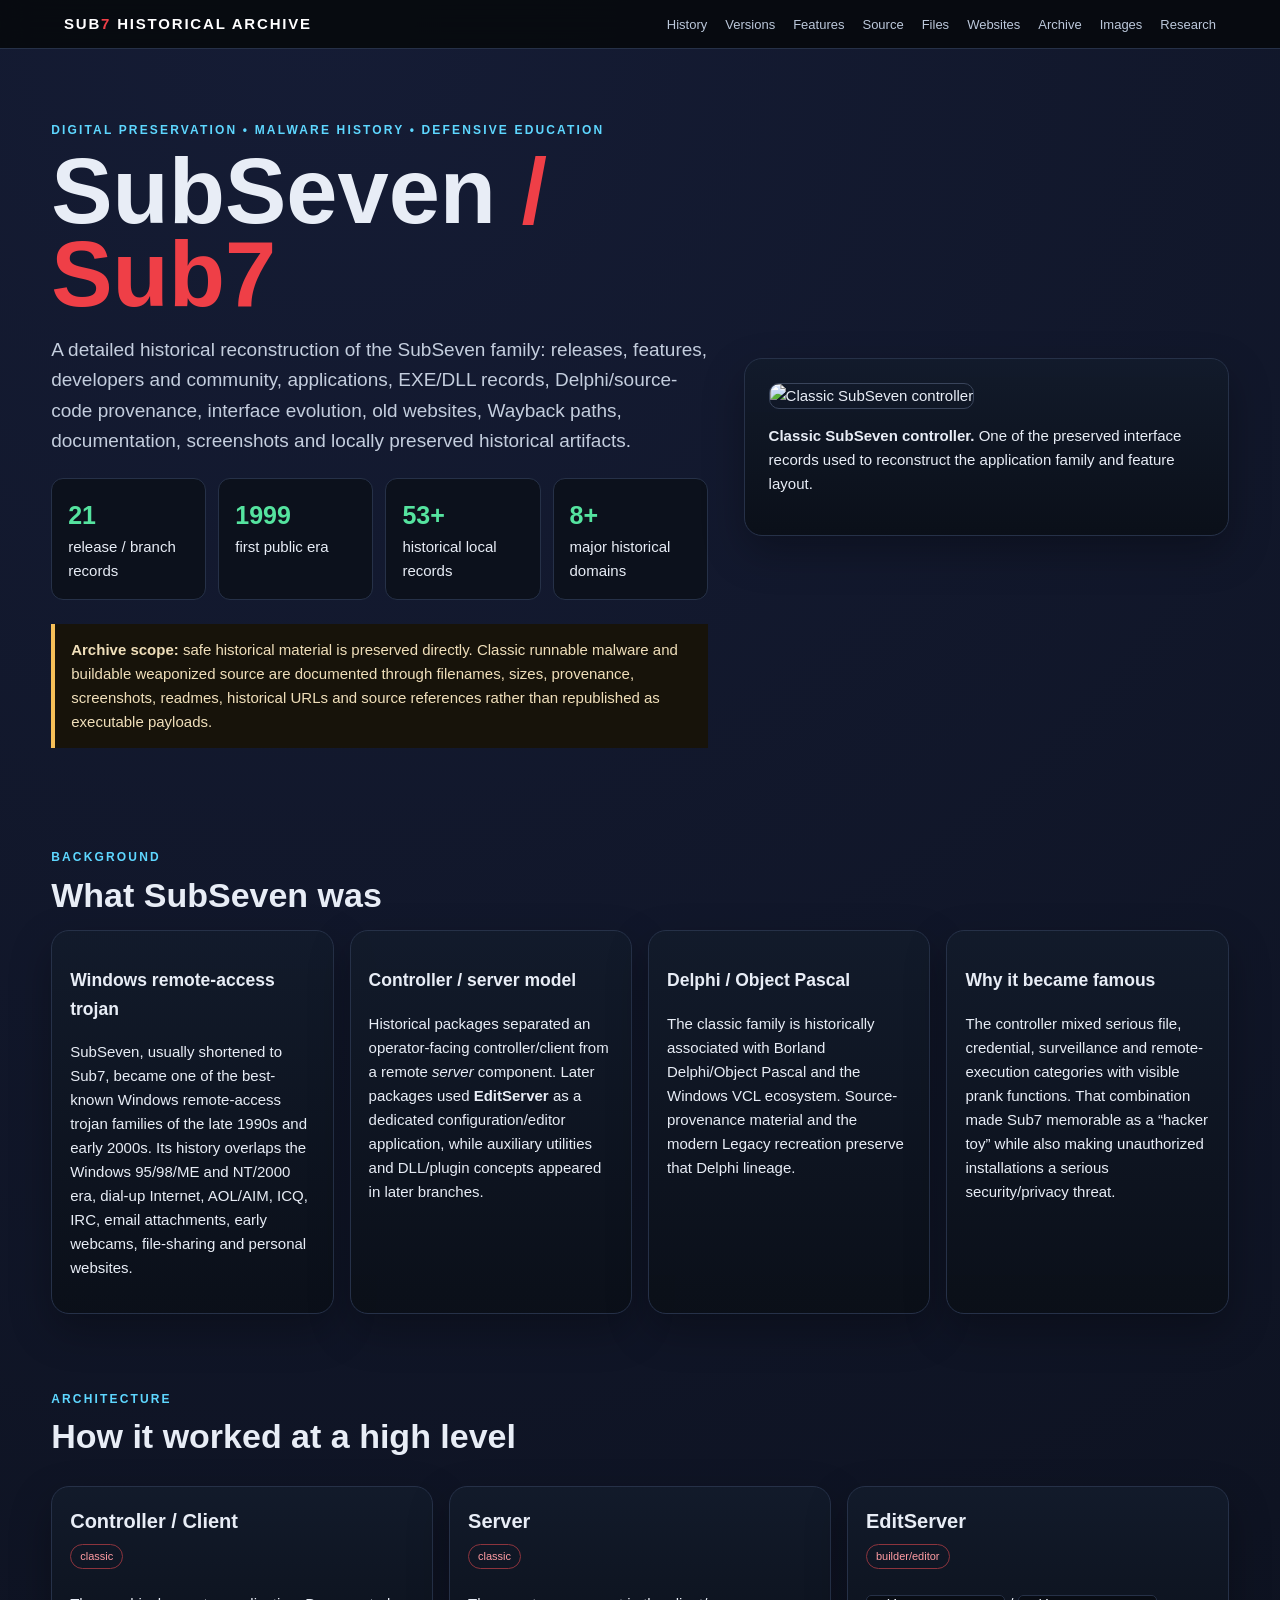
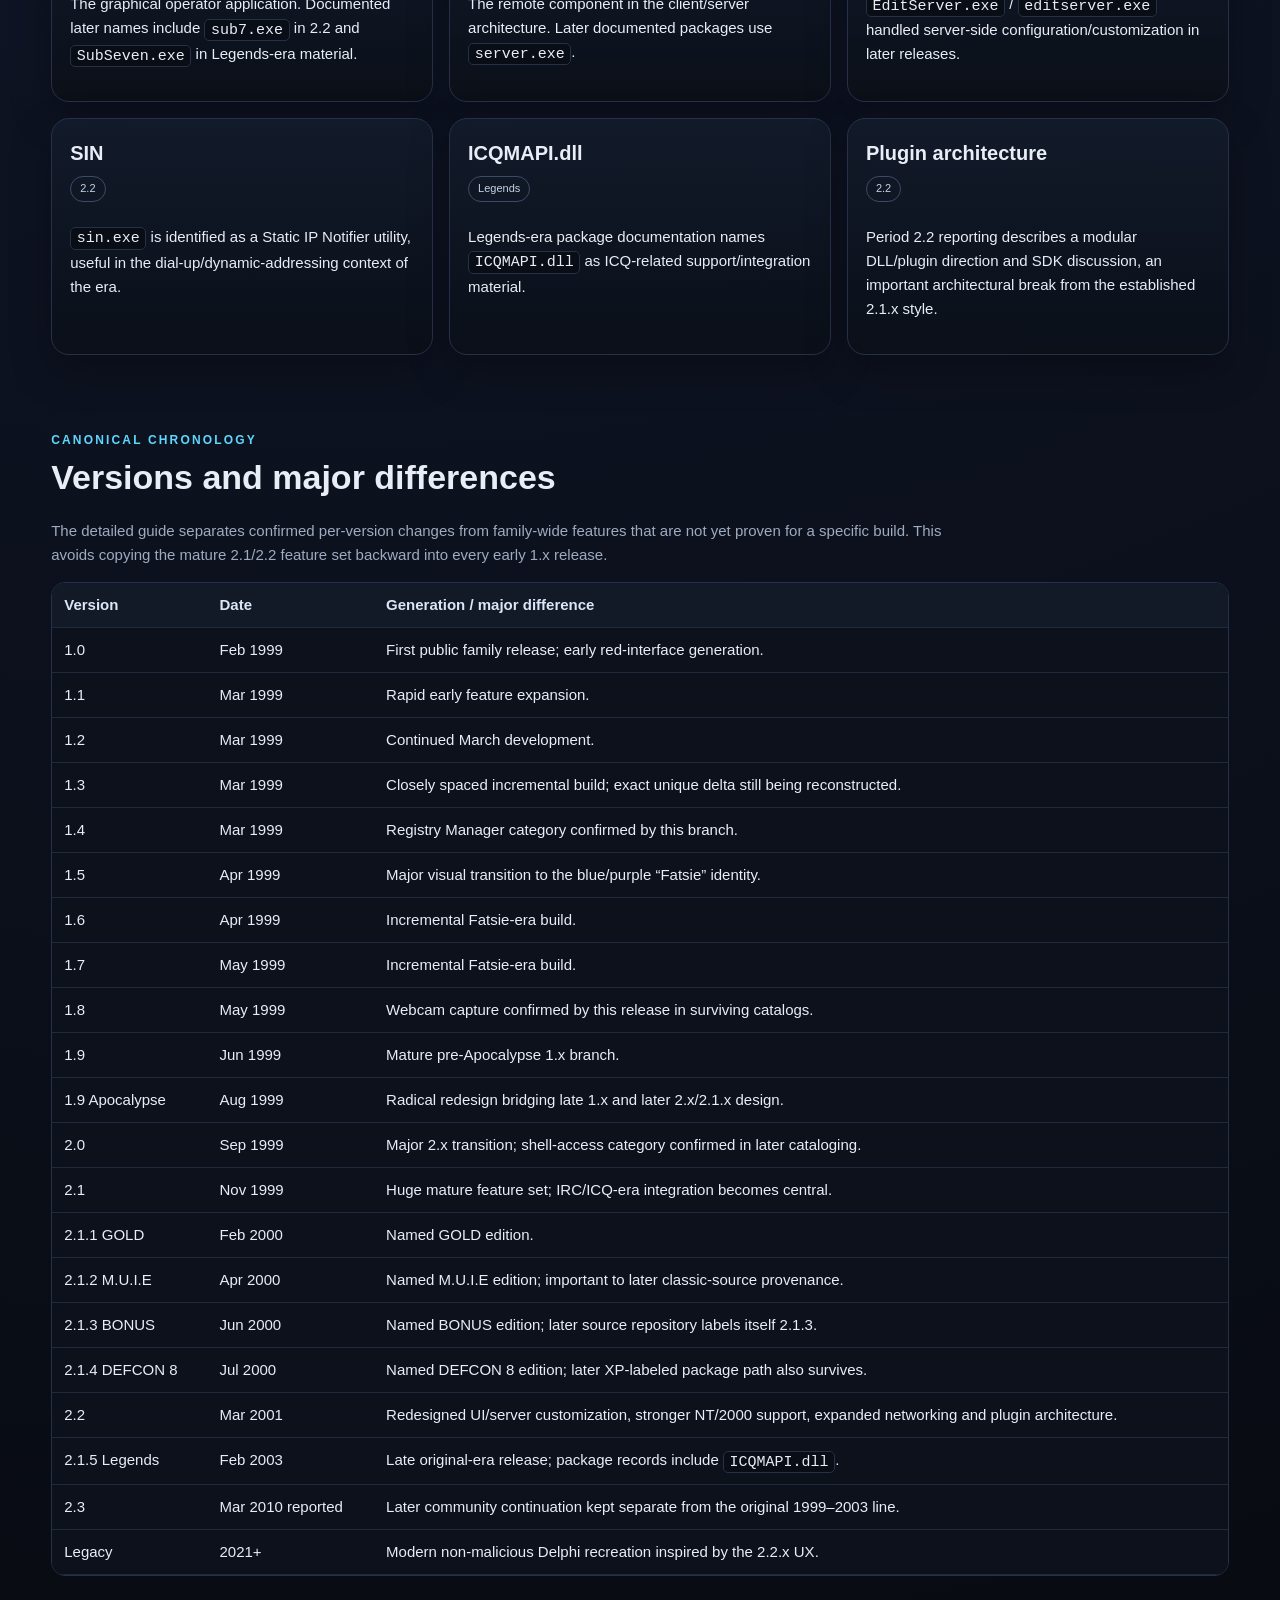
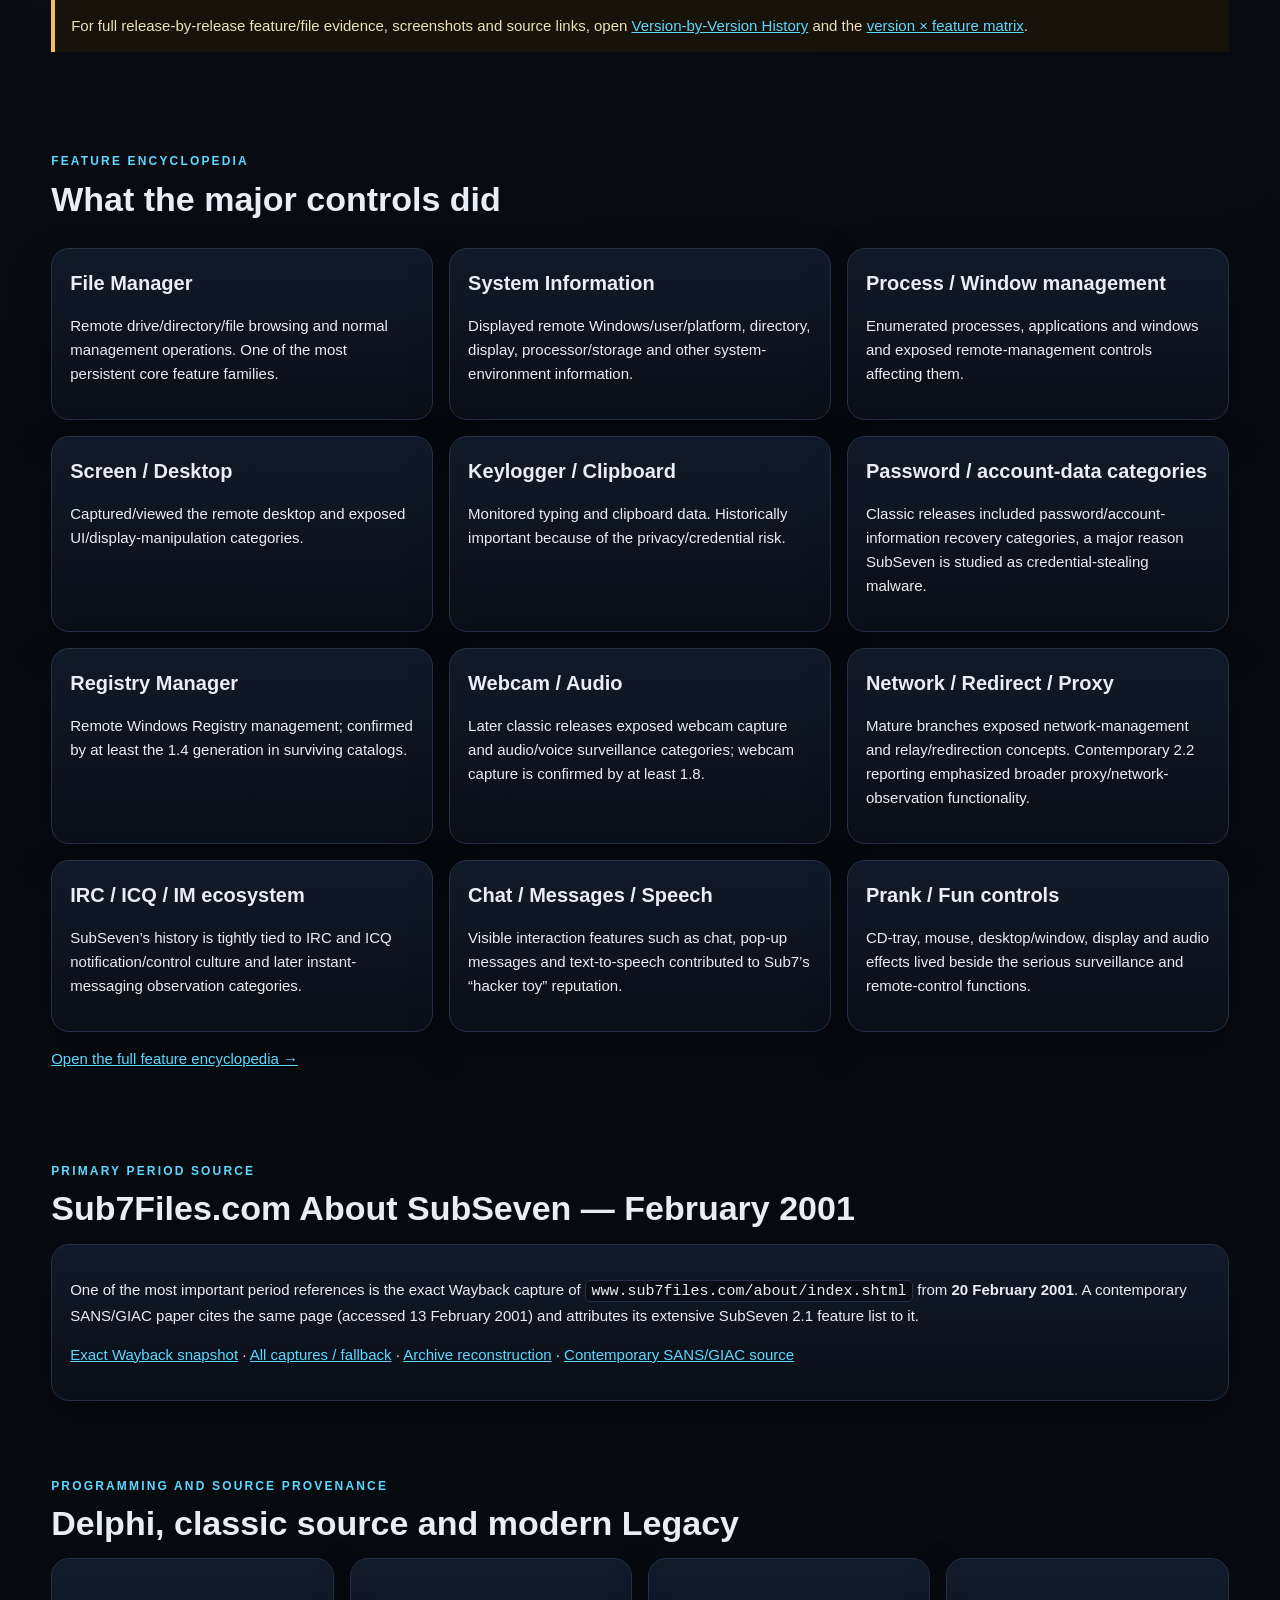
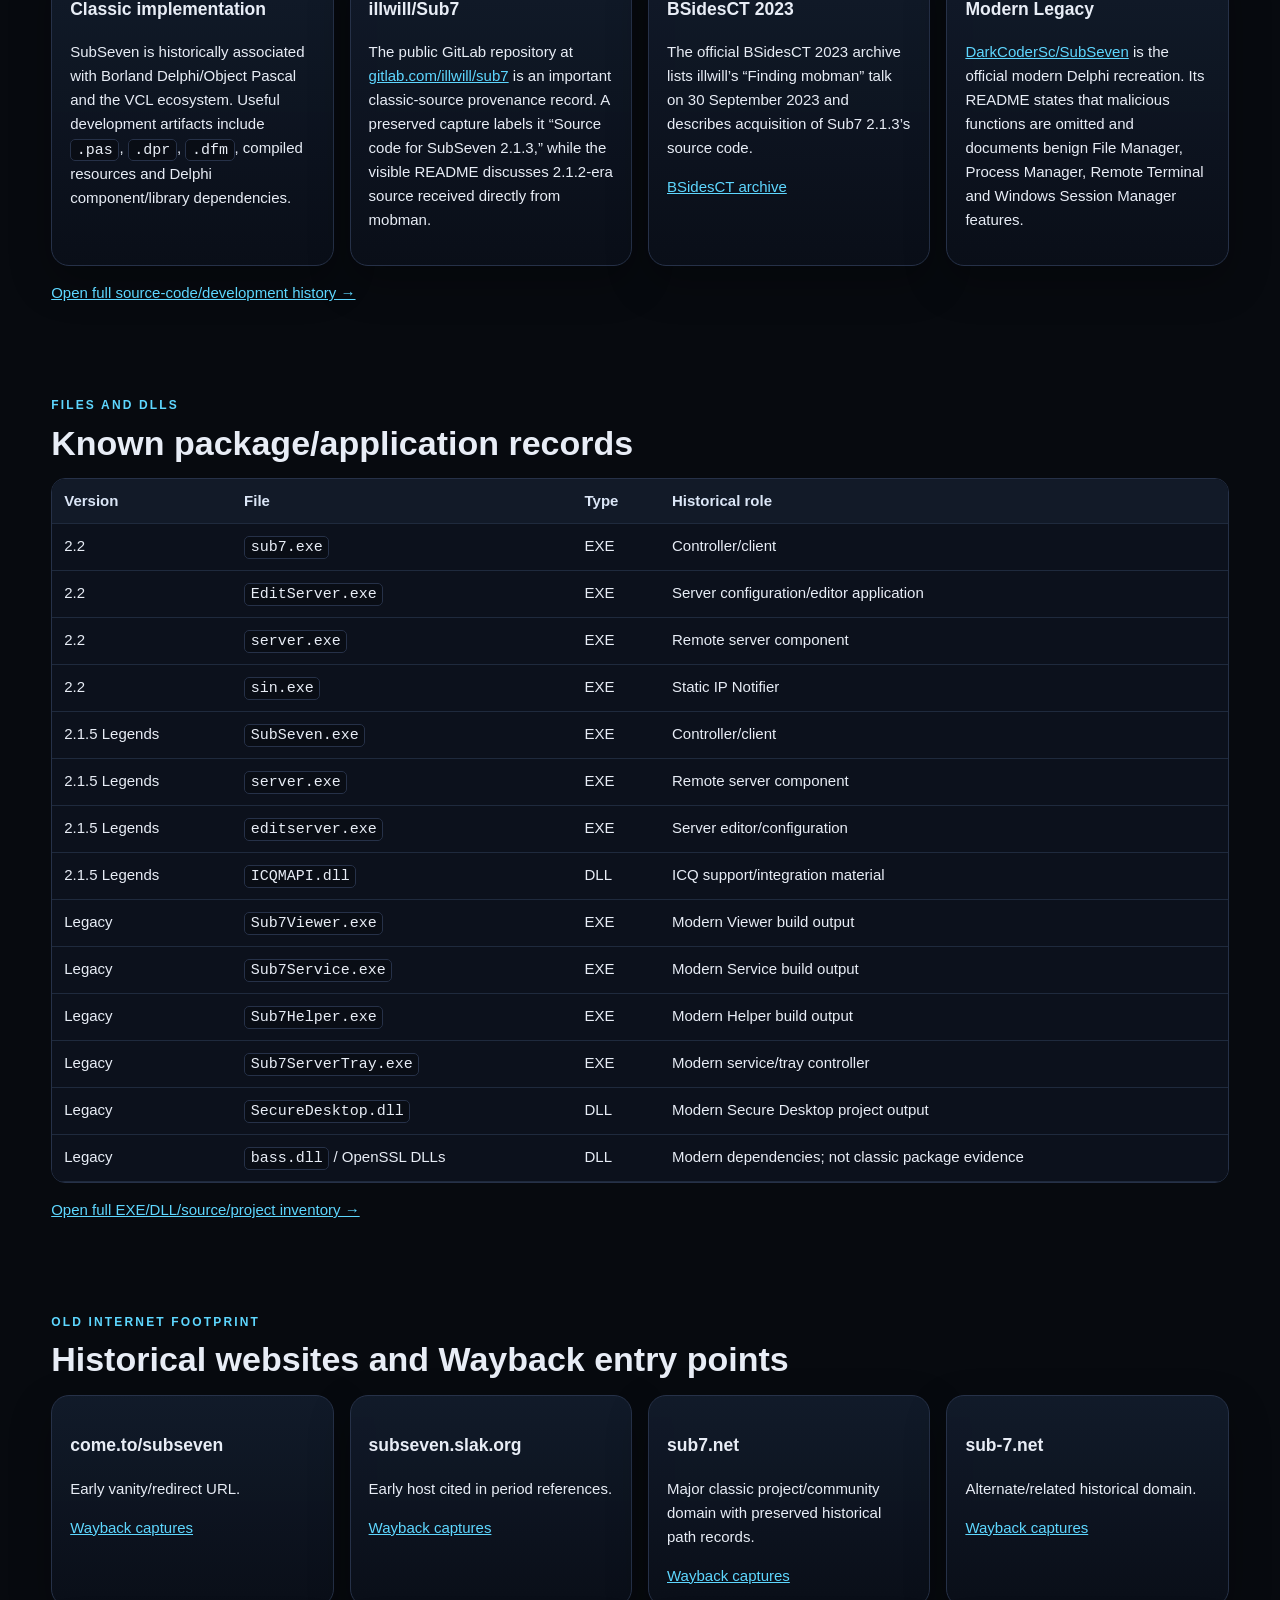
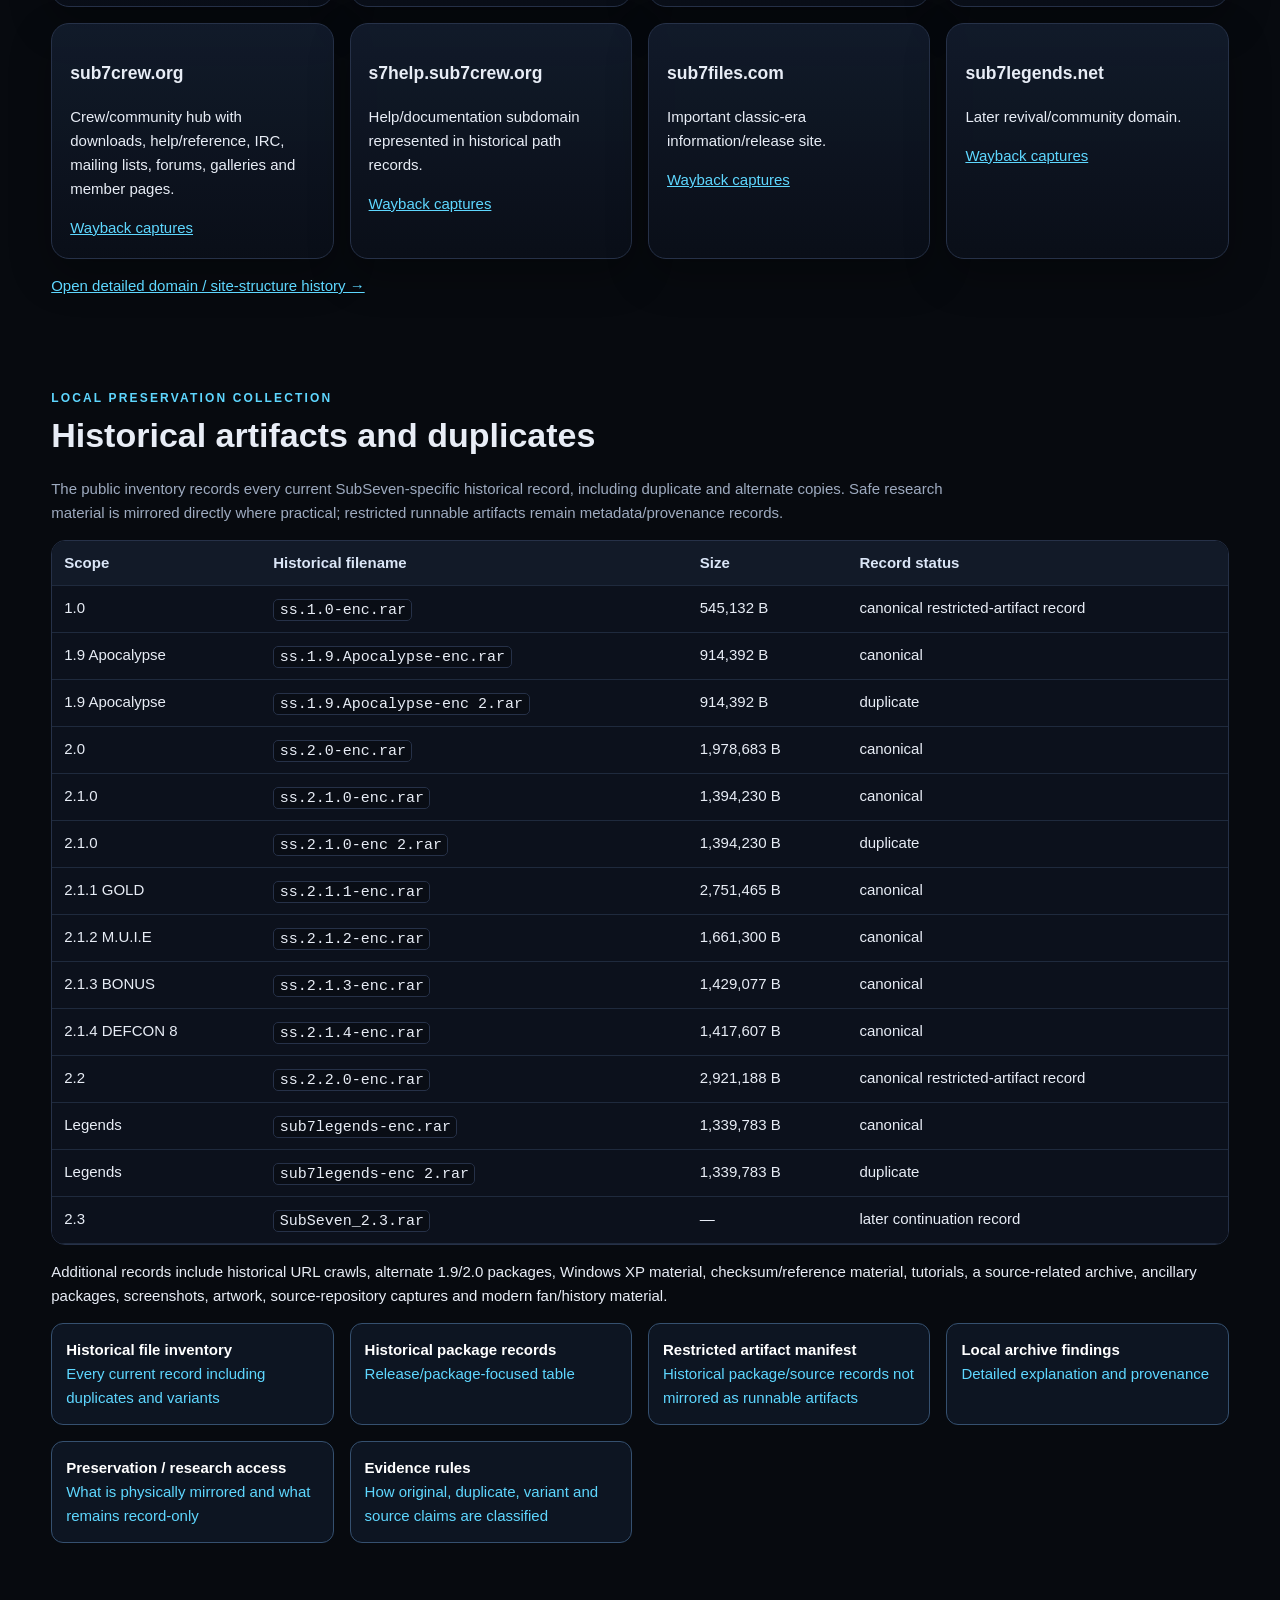
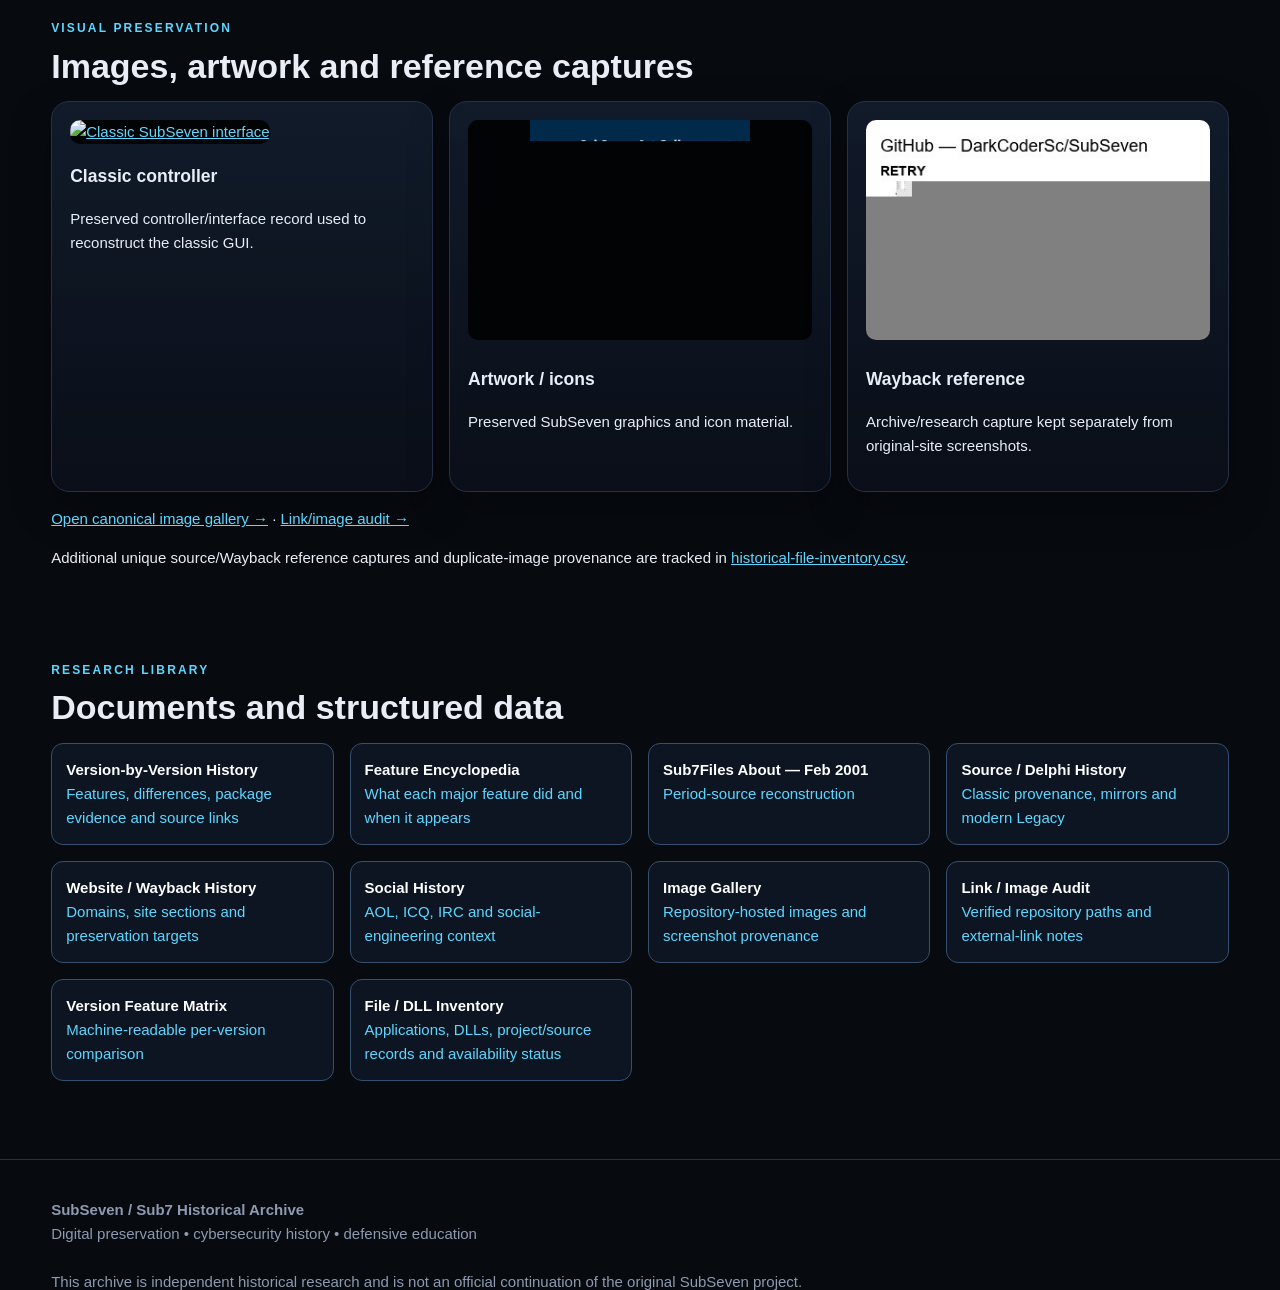
==== commit ac301971: "Sync visual site navigation and link fallbacks" ====
--- a/index.html
+++ b/index.html
@@ -38,11 +38,11 @@
 <tr><td>2.1.5 Legends</td><td>Feb 2003</td><td>Late original-era release; package records include <code>ICQMAPI.dll</code>.</td></tr>
 <tr><td>2.3</td><td>Mar 2010 reported</td><td>Later community continuation kept separate from the original 1999–2003 line.</td></tr>
 <tr><td>Legacy</td><td>2021+</td><td>Modern non-malicious Delphi recreation inspired by the 2.2.x UX.</td></tr>
-</tbody></table></div><div class="notice">For the full release-by-release feature/file evidence, screenshots and source links, see <a href="docs/version-and-file-history.md">Version-by-Version History</a> and the <a href="data/version-feature-matrix.csv">version × feature matrix</a>.</div></section>
+</tbody></table></div><div class="notice">For full release-by-release feature/file evidence, screenshots and source links, open <a href="docs/version-and-file-history.md">Version-by-Version History</a> and the <a href="data/version-feature-matrix.csv">version × feature matrix</a>.</div></section>
 
 <section class="section" id="features"><div class="kicker">Feature encyclopedia</div><h2>What the major controls did</h2><div class="release-grid"><article class="release-card"><h3>File Manager</h3><p>Remote drive/directory/file browsing and normal management operations. One of the most persistent core feature families.</p></article><article class="release-card"><h3>System Information</h3><p>Displayed remote Windows/user/platform, directory, display, processor/storage and other system-environment information.</p></article><article class="release-card"><h3>Process / Window management</h3><p>Enumerated processes, applications and windows and exposed remote-management controls affecting them.</p></article><article class="release-card"><h3>Screen / Desktop</h3><p>Captured/viewed the remote desktop and exposed UI/display-manipulation categories.</p></article><article class="release-card"><h3>Keylogger / Clipboard</h3><p>Monitored typing and clipboard data. Historically important because of the privacy/credential risk.</p></article><article class="release-card"><h3>Password / account-data categories</h3><p>Classic releases included password/account-information recovery categories, a major reason SubSeven is studied as credential-stealing malware.</p></article><article class="release-card"><h3>Registry Manager</h3><p>Remote Windows Registry management; confirmed by at least the 1.4 generation in surviving catalogs.</p></article><article class="release-card"><h3>Webcam / Audio</h3><p>Later classic releases exposed webcam capture and audio/voice surveillance categories; webcam capture is confirmed by at least 1.8.</p></article><article class="release-card"><h3>Network / Redirect / Proxy</h3><p>Mature branches exposed network-management and relay/redirection concepts. Contemporary 2.2 reporting emphasized broader proxy/network-observation functionality.</p></article><article class="release-card"><h3>IRC / ICQ / IM ecosystem</h3><p>SubSeven’s history is tightly tied to IRC and ICQ notification/control culture and later instant-messaging observation categories.</p></article><article class="release-card"><h3>Chat / Messages / Speech</h3><p>Visible interaction features such as chat, pop-up messages and text-to-speech contributed to Sub7’s “hacker toy” reputation.</p></article><article class="release-card"><h3>Prank / Fun controls</h3><p>CD-tray, mouse, desktop/window, display and audio effects lived beside the serious surveillance and remote-control functions.</p></article></div><p><a href="docs/features-and-interface.md">Open the full feature encyclopedia →</a></p></section>
 
-<section class="section"><div class="kicker">Primary period source</div><h2>Sub7Files.com About SubSeven — February 2001</h2><div class="panel"><p>One of the most important period references is the exact Wayback capture of <code>www.sub7files.com/about/index.shtml</code> from <b>20 February 2001</b>. A contemporary SANS/GIAC paper cites the same page (accessed 13 February 2001) and attributes its extensive SubSeven 2.1 feature list to it.</p><p><a href="https://web.archive.org/web/20010220171345/http://www.sub7files.com/about/index.shtml">Open exact Wayback capture</a> · <a href="docs/sub7files-about-2001.md">Read the archive reconstruction</a> · <a href="https://www.giac.org/paper/gsec/453/subseven-giving-control-machine/101094">Contemporary SANS/GIAC source</a></p></div></section>
+<section class="section"><div class="kicker">Primary period source</div><h2>Sub7Files.com About SubSeven — February 2001</h2><div class="panel"><p>One of the most important period references is the exact Wayback capture of <code>www.sub7files.com/about/index.shtml</code> from <b>20 February 2001</b>. A contemporary SANS/GIAC paper cites the same page (accessed 13 February 2001) and attributes its extensive SubSeven 2.1 feature list to it.</p><p><a href="https://web.archive.org/web/20010220171345/http://www.sub7files.com/about/index.shtml">Exact Wayback snapshot</a> · <a href="https://web.archive.org/web/*/http://www.sub7files.com/about/index.shtml">All captures / fallback</a> · <a href="docs/sub7files-about-2001.md">Archive reconstruction</a> · <a href="https://www.giac.org/paper/gsec/453/subseven-giving-control-machine/101094">Contemporary SANS/GIAC source</a></p></div></section>
 
 <section class="section" id="source"><div class="kicker">Programming and source provenance</div><h2>Delphi, classic source and modern Legacy</h2><div class="web-grid"><article class="panel"><h3>Classic implementation</h3><p>SubSeven is historically associated with Borland Delphi/Object Pascal and the VCL ecosystem. Useful development artifacts include <code>.pas</code>, <code>.dpr</code>, <code>.dfm</code>, compiled resources and Delphi component/library dependencies.</p></article><article class="panel"><h3>illwill/Sub7</h3><p>The public GitLab repository at <a href="https://gitlab.com/illwill/sub7">gitlab.com/illwill/sub7</a> is an important classic-source provenance record. A preserved capture labels it “Source code for SubSeven 2.1.3,” while the visible README discusses 2.1.2-era source received directly from mobman.</p></article><article class="panel"><h3>BSidesCT 2023</h3><p>The official BSidesCT 2023 archive lists illwill’s “Finding mobman” talk on 30 September 2023 and describes acquisition of Sub7 2.1.3’s source code.</p><p><a href="https://www.bsidesct.org/archives/2023/">BSidesCT archive</a></p></article><article class="panel"><h3>Modern Legacy</h3><p><a href="https://github.com/DarkCoderSc/SubSeven">DarkCoderSc/SubSeven</a> is the official modern Delphi recreation. Its README states that malicious functions are omitted and documents benign File Manager, Process Manager, Remote Terminal and Windows Session Manager features.</p></article></div><p><a href="docs/source-code-and-development.md">Open full source-code/development history →</a></p></section>
 
@@ -63,12 +63,12 @@
 <tr><td>2.2</td><td><code>ss.2.2.0-enc.rar</code></td><td>2,921,188 B</td><td>canonical restricted-artifact record</td></tr>
 <tr><td>Legends</td><td><code>sub7legends-enc.rar</code></td><td>1,339,783 B</td><td>canonical</td></tr><tr><td>Legends</td><td><code>sub7legends-enc 2.rar</code></td><td>1,339,783 B</td><td>duplicate</td></tr>
 <tr><td>2.3</td><td><code>SubSeven_2.3.rar</code></td><td>—</td><td>later continuation record</td></tr>
-</tbody></table></div><p>Additional records include historical URL crawls, alternate 1.9/2.0 packages, Windows XP material, checksum/reference material, tutorials, a source-related archive, ancillary packages, screenshots, artwork, source-repository captures and modern fan/history material.</p><div class="data-grid"><a class="download" href="data/historical-file-inventory.csv"><strong>Historical file inventory</strong>Every current record including duplicates and variants</a><a class="download" href="data/historical-package-records.csv"><strong>Historical package records</strong>Release/package-focused table</a><a class="download" href="docs/local-archive-findings.md"><strong>Local archive findings</strong>Detailed explanation and provenance</a><a class="download" href="docs/archive-source-provenance.md"><strong>Evidence rules</strong>How original, duplicate, variant and source claims are classified</a></div></section>
+</tbody></table></div><p>Additional records include historical URL crawls, alternate 1.9/2.0 packages, Windows XP material, checksum/reference material, tutorials, a source-related archive, ancillary packages, screenshots, artwork, source-repository captures and modern fan/history material.</p><div class="data-grid"><a class="download" href="data/historical-file-inventory.csv"><strong>Historical file inventory</strong>Every current record including duplicates and variants</a><a class="download" href="data/historical-package-records.csv"><strong>Historical package records</strong>Release/package-focused table</a><a class="download" href="data/restricted-artifacts-manifest.csv"><strong>Restricted artifact manifest</strong>Historical package/source records not mirrored as runnable artifacts</a><a class="download" href="docs/local-archive-findings.md"><strong>Local archive findings</strong>Detailed explanation and provenance</a><a class="download" href="docs/preservation-and-research-access.md"><strong>Preservation / research access</strong>What is physically mirrored and what remains record-only</a><a class="download" href="docs/archive-source-provenance.md"><strong>Evidence rules</strong>How original, duplicate, variant and source claims are classified</a></div></section>
 
-<section class="section" id="images"><div class="kicker">Visual preservation</div><h2>Images, artwork and reference captures</h2><div class="image-grid"><article class="img-card"><img src="assets/images/classic-subseven-interface.jpg" alt="Classic SubSeven interface"><h3>Classic controller</h3><p>Preserved controller/interface record used to reconstruct the classic GUI.</p></article><article class="img-card"><img src="assets/images/subseven-art-gallery.png" alt="SubSeven historical artwork"><h3>Artwork / icons</h3><p>Preserved SubSeven graphics and icon material.</p></article><article class="img-card"><img src="assets/images/wayback-sub7-reference.jpg" alt="Wayback reference"><h3>Wayback reference</h3><p>Archive/research capture kept separately from original-site screenshots.</p></article></div><p>Additional unique source/Wayback reference captures and duplicate-image provenance are tracked in <a href="data/historical-file-inventory.csv">historical-file-inventory.csv</a>.</p></section>
+<section class="section" id="images"><div class="kicker">Visual preservation</div><h2>Images, artwork and reference captures</h2><div class="image-grid"><article class="img-card"><a href="assets/images/classic-subseven-interface.jpg"><img src="assets/images/classic-subseven-interface.jpg" alt="Classic SubSeven interface"></a><h3>Classic controller</h3><p>Preserved controller/interface record used to reconstruct the classic GUI.</p></article><article class="img-card"><a href="assets/images/subseven-art-gallery.png"><img src="assets/images/subseven-art-gallery.png" alt="SubSeven historical artwork"></a><h3>Artwork / icons</h3><p>Preserved SubSeven graphics and icon material.</p></article><article class="img-card"><a href="assets/images/wayback-sub7-reference.jpg"><img src="assets/images/wayback-sub7-reference.jpg" alt="Wayback reference"></a><h3>Wayback reference</h3><p>Archive/research capture kept separately from original-site screenshots.</p></article></div><p><a href="docs/image-gallery.md">Open canonical image gallery →</a> · <a href="docs/link-audit.md">Link/image audit →</a></p><p>Additional unique source/Wayback reference captures and duplicate-image provenance are tracked in <a href="data/historical-file-inventory.csv">historical-file-inventory.csv</a>.</p></section>
 
-<section class="section" id="research"><div class="kicker">Research library</div><h2>Documents and structured data</h2><div class="data-grid"><a class="download" href="docs/version-and-file-history.md"><strong>Version-by-Version History</strong>Features, differences, package evidence and source links</a><a class="download" href="docs/features-and-interface.md"><strong>Feature Encyclopedia</strong>What each major feature did and when it appears</a><a class="download" href="docs/sub7files-about-2001.md"><strong>Sub7Files About — Feb 2001</strong>Period-source reconstruction</a><a class="download" href="docs/source-code-and-development.md"><strong>Source / Delphi History</strong>Classic provenance, mirrors and modern Legacy</a><a class="download" href="docs/websites-and-wayback-history.md"><strong>Website / Wayback History</strong>Domains, site sections and preservation targets</a><a class="download" href="docs/social-history.md"><strong>Social History</strong>AOL, ICQ, IRC and social-engineering context</a><a class="download" href="data/version-feature-matrix.csv"><strong>Version Feature Matrix</strong>Machine-readable per-version comparison</a><a class="download" href="data/file-inventory.csv"><strong>File / DLL Inventory</strong>Applications, DLLs, project/source records and availability status</a></div></section>
+<section class="section" id="research"><div class="kicker">Research library</div><h2>Documents and structured data</h2><div class="data-grid"><a class="download" href="docs/version-and-file-history.md"><strong>Version-by-Version History</strong>Features, differences, package evidence and source links</a><a class="download" href="docs/features-and-interface.md"><strong>Feature Encyclopedia</strong>What each major feature did and when it appears</a><a class="download" href="docs/sub7files-about-2001.md"><strong>Sub7Files About — Feb 2001</strong>Period-source reconstruction</a><a class="download" href="docs/source-code-and-development.md"><strong>Source / Delphi History</strong>Classic provenance, mirrors and modern Legacy</a><a class="download" href="docs/websites-and-wayback-history.md"><strong>Website / Wayback History</strong>Domains, site sections and preservation targets</a><a class="download" href="docs/social-history.md"><strong>Social History</strong>AOL, ICQ, IRC and social-engineering context</a><a class="download" href="docs/image-gallery.md"><strong>Image Gallery</strong>Repository-hosted images and screenshot provenance</a><a class="download" href="docs/link-audit.md"><strong>Link / Image Audit</strong>Verified repository paths and external-link notes</a><a class="download" href="data/version-feature-matrix.csv"><strong>Version Feature Matrix</strong>Machine-readable per-version comparison</a><a class="download" href="data/file-inventory.csv"><strong>File / DLL Inventory</strong>Applications, DLLs, project/source records and availability status</a></div></section>
 </main>
 <footer class="footer"><div class="wrap"><b>SubSeven / Sub7 Historical Archive</b><br>Digital preservation • cybersecurity history • defensive education<br><br>This archive is independent historical research and is not an official continuation of the original SubSeven project.</div></footer>
 </body>
-</html>
+</html>
